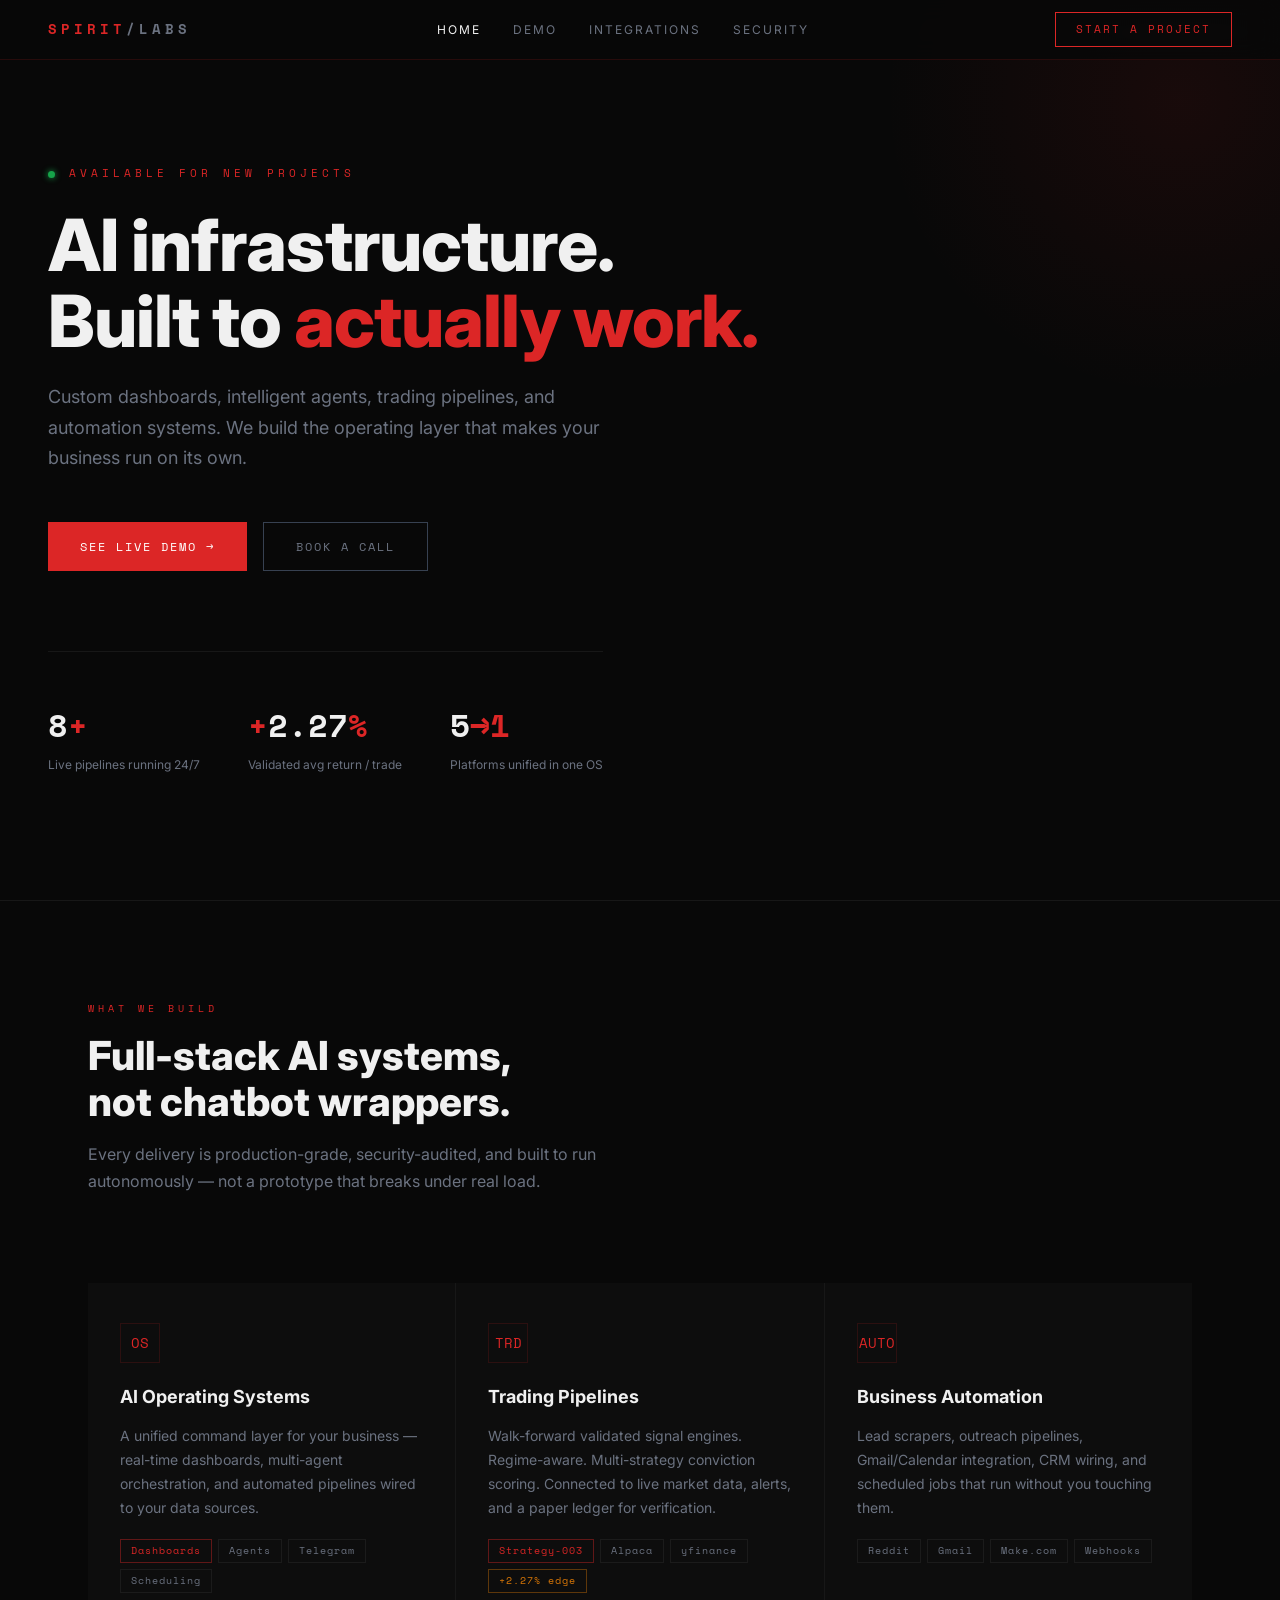
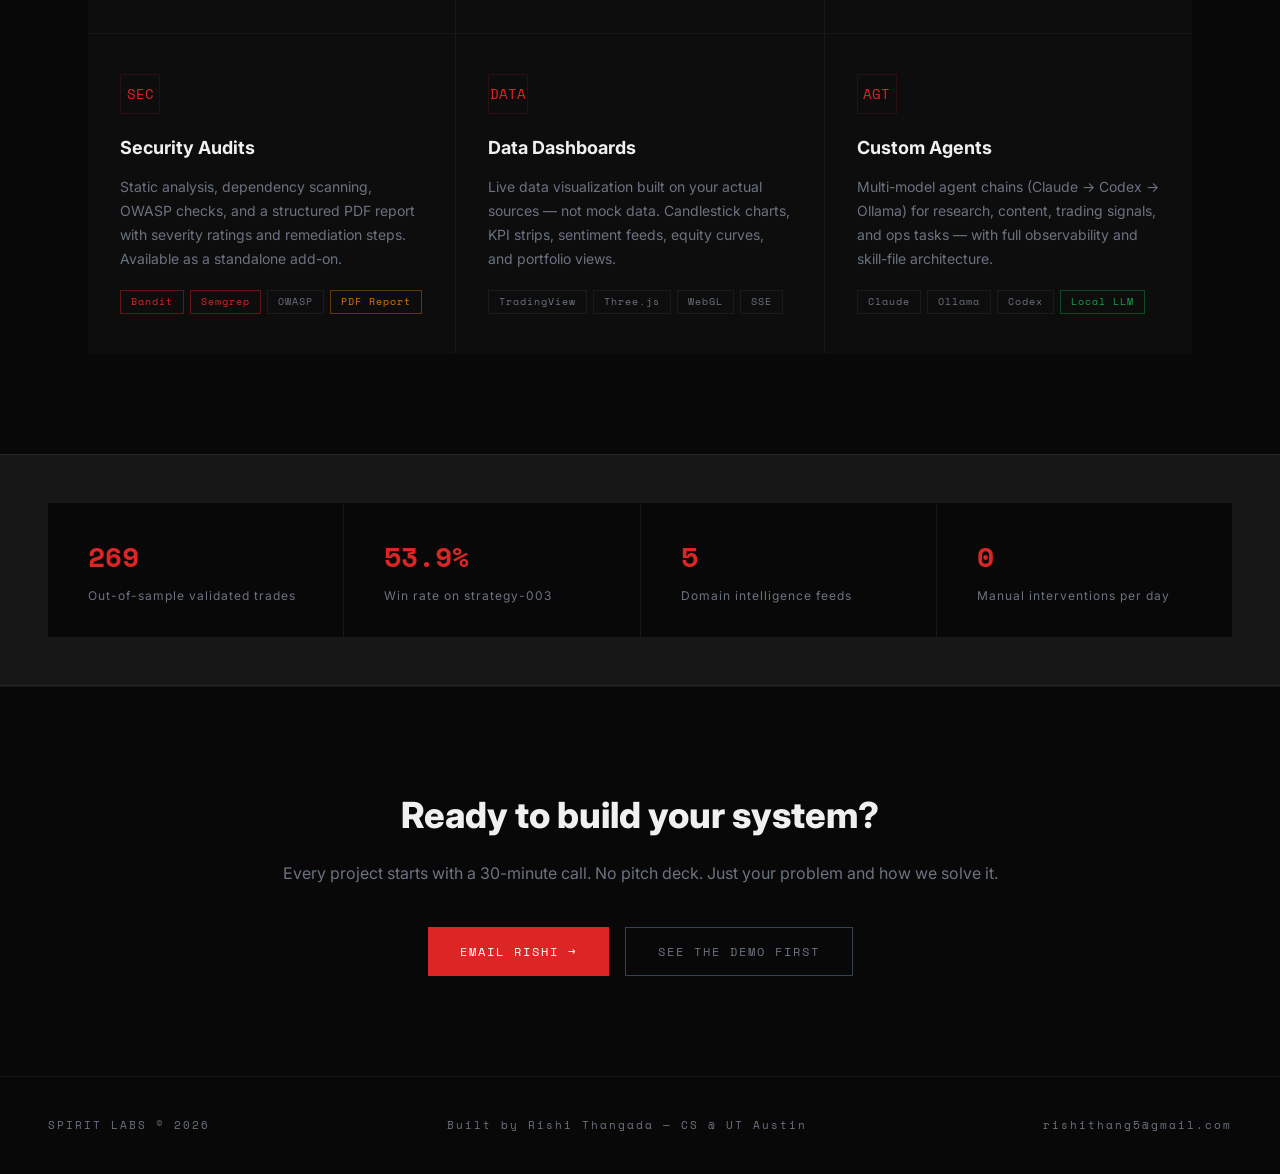
==== index.html @ 6dc9f374 "initial build: SPIRIT Labs demo site — 4 pages, full design system - index.html: hero, services grid" ====
<!DOCTYPE html>
<html lang="en">
<head>
<meta charset="utf-8">
<title>SPIRIT Labs — AI Infrastructure for Modern Founders</title>
<meta name="viewport" content="width=device-width, initial-scale=1">
<meta name="description" content="We build AI-powered operating systems, trading pipelines, and automation infrastructure. Custom dashboards, intelligent agents, and security-hardened stacks.">
<link rel="stylesheet" href="shared.css">
<style>
/* ── Hero ── */
.hero {
  min-height: 100vh; display: flex; flex-direction: column; justify-content: center;
  padding: 120px 48px 80px; position: relative; overflow: hidden;
}
.hero::before {
  content: ''; position: absolute; top: -200px; right: -200px;
  width: 600px; height: 600px; border-radius: 50%;
  background: radial-gradient(circle, rgba(220,38,38,0.08) 0%, transparent 70%);
  pointer-events: none;
}
.hero-eyebrow {
  font-family: var(--mono); font-size: 11px; letter-spacing: 4px;
  color: var(--accent); text-transform: uppercase; margin-bottom: 24px;
  display: flex; align-items: center; gap: 8px;
}
.hero h1 {
  font-size: clamp(36px, 6vw, 72px); font-weight: 800; line-height: 1.05;
  max-width: 900px; margin-bottom: 24px; letter-spacing: -1px;
}
.hero h1 em { font-style: normal; color: var(--accent); }
.hero-sub {
  font-size: 18px; color: var(--muted); max-width: 560px; line-height: 1.7; margin-bottom: 48px;
}
.hero-actions { display: flex; gap: 16px; flex-wrap: wrap; }

.hero-stats {
  display: grid; grid-template-columns: repeat(3, auto); gap: 48px;
  margin-top: 80px; padding-top: 48px; border-top: 1px solid var(--border2);
  width: fit-content;
}
.stat-num { font-family: var(--mono); font-size: 32px; font-weight: 700; color: var(--text); }
.stat-num em { color: var(--accent); font-style: normal; }
.stat-label { font-size: 12px; color: var(--muted); margin-top: 4px; }

/* ── What we build ── */
.services-grid { display: grid; grid-template-columns: repeat(3, 1fr); gap: 1px; background: var(--border2); margin-top: 48px; }
.service-card { background: var(--surface); padding: 40px 32px; }
.service-icon { width: 40px; height: 40px; border: 1px solid var(--border); display: flex; align-items: center; justify-content: center; margin-bottom: 20px; font-family: var(--mono); font-size: 14px; color: var(--accent); }
.service-title { font-size: 18px; font-weight: 700; margin-bottom: 12px; }
.service-body  { font-size: 14px; color: var(--muted); line-height: 1.7; margin-bottom: 20px; }
.service-tags  { display: flex; flex-wrap: wrap; gap: 6px; }

/* ── Proof strip ── */
.proof-strip {
  border-top: 1px solid var(--border2); border-bottom: 1px solid var(--border2);
  padding: 48px; display: grid; grid-template-columns: repeat(4,1fr); gap: 1px;
  background: var(--border2);
}
.proof-item { background: var(--bg); padding: 32px 40px; }
.proof-val { font-family: var(--mono); font-size: 28px; font-weight: 700; color: var(--accent); margin-bottom: 6px; }
.proof-lbl { font-size: 12px; color: var(--muted); letter-spacing: 1px; }

/* ── CTA ── */
.cta-block {
  text-align: center; padding: 100px 48px;
  border-top: 1px solid var(--border2);
}
.cta-block h2 { font-size: 36px; font-weight: 800; margin-bottom: 16px; }
.cta-block p  { color: var(--muted); margin-bottom: 40px; font-size: 16px; }

@media (max-width: 900px) {
  .services-grid { grid-template-columns: 1fr; }
  .proof-strip   { grid-template-columns: repeat(2,1fr); }
  .hero-stats    { grid-template-columns: repeat(2, auto); gap: 32px; }
}
</style>
</head>
<body>

<nav class="topnav">
  <div class="nav-logo">SPIRIT<span>/LABS</span></div>
  <div class="nav-links">
    <a href="index.html" class="active">Home</a>
    <a href="demo.html">Demo</a>
    <a href="integrations.html">Integrations</a>
    <a href="security.html">Security</a>
  </div>
  <a href="mailto:rishithang5@gmail.com" class="nav-cta">Start a Project</a>
</nav>

<section class="hero">
  <div class="hero-eyebrow"><span class="live-dot"></span> Available for new projects</div>
  <h1>AI infrastructure.<br>Built to <em>actually work.</em></h1>
  <p class="hero-sub">
    Custom dashboards, intelligent agents, trading pipelines, and automation systems.
    We build the operating layer that makes your business run on its own.
  </p>
  <div class="hero-actions">
    <a href="demo.html" class="btn-primary">See Live Demo &rarr;</a>
    <a href="mailto:rishithang5@gmail.com" class="btn-ghost">Book a Call</a>
  </div>
  <div class="hero-stats">
    <div>
      <div class="stat-num">8<em>+</em></div>
      <div class="stat-label">Live pipelines running 24/7</div>
    </div>
    <div>
      <div class="stat-num"><em>+</em>2.27<em>%</em></div>
      <div class="stat-label">Validated avg return / trade</div>
    </div>
    <div>
      <div class="stat-num">5<em>→1</em></div>
      <div class="stat-label">Platforms unified in one OS</div>
    </div>
  </div>
</section>

<hr class="divider">

<div style="padding: 100px 48px 0; max-width:1200px; margin:0 auto;">
  <p class="section-label">What we build</p>
  <h2 class="section-title">Full-stack AI systems,<br>not chatbot wrappers.</h2>
  <p class="section-sub">Every delivery is production-grade, security-audited, and built to run autonomously — not a prototype that breaks under real load.</p>
</div>

<div style="max-width:1200px; margin:0 auto; padding: 40px 48px 100px;">
  <div class="services-grid">
    <div class="service-card">
      <div class="service-icon">OS</div>
      <div class="service-title">AI Operating Systems</div>
      <div class="service-body">A unified command layer for your business — real-time dashboards, multi-agent orchestration, and automated pipelines wired to your data sources.</div>
      <div class="service-tags">
        <span class="tag red">Dashboards</span>
        <span class="tag">Agents</span>
        <span class="tag">Telegram</span>
        <span class="tag">Scheduling</span>
      </div>
    </div>
    <div class="service-card">
      <div class="service-icon">TRD</div>
      <div class="service-title">Trading Pipelines</div>
      <div class="service-body">Walk-forward validated signal engines. Regime-aware. Multi-strategy conviction scoring. Connected to live market data, alerts, and a paper ledger for verification.</div>
      <div class="service-tags">
        <span class="tag red">Strategy-003</span>
        <span class="tag">Alpaca</span>
        <span class="tag">yfinance</span>
        <span class="tag amber">+2.27% edge</span>
      </div>
    </div>
    <div class="service-card">
      <div class="service-icon">AUTO</div>
      <div class="service-title">Business Automation</div>
      <div class="service-body">Lead scrapers, outreach pipelines, Gmail/Calendar integration, CRM wiring, and scheduled jobs that run without you touching them.</div>
      <div class="service-tags">
        <span class="tag">Reddit</span>
        <span class="tag">Gmail</span>
        <span class="tag">Make.com</span>
        <span class="tag">Webhooks</span>
      </div>
    </div>
    <div class="service-card">
      <div class="service-icon">SEC</div>
      <div class="service-title">Security Audits</div>
      <div class="service-body">Static analysis, dependency scanning, OWASP checks, and a structured PDF report with severity ratings and remediation steps. Available as a standalone add-on.</div>
      <div class="service-tags">
        <span class="tag red">Bandit</span>
        <span class="tag red">Semgrep</span>
        <span class="tag">OWASP</span>
        <span class="tag amber">PDF Report</span>
      </div>
    </div>
    <div class="service-card">
      <div class="service-icon">DATA</div>
      <div class="service-title">Data Dashboards</div>
      <div class="service-body">Live data visualization built on your actual sources — not mock data. Candlestick charts, KPI strips, sentiment feeds, equity curves, and portfolio views.</div>
      <div class="service-tags">
        <span class="tag">TradingView</span>
        <span class="tag">Three.js</span>
        <span class="tag">WebGL</span>
        <span class="tag">SSE</span>
      </div>
    </div>
    <div class="service-card">
      <div class="service-icon">AGT</div>
      <div class="service-title">Custom Agents</div>
      <div class="service-body">Multi-model agent chains (Claude → Codex → Ollama) for research, content, trading signals, and ops tasks — with full observability and skill-file architecture.</div>
      <div class="service-tags">
        <span class="tag">Claude</span>
        <span class="tag">Ollama</span>
        <span class="tag">Codex</span>
        <span class="tag green">Local LLM</span>
      </div>
    </div>
  </div>
</div>

<div class="proof-strip">
  <div class="proof-item">
    <div class="proof-val">269</div>
    <div class="proof-lbl">Out-of-sample validated trades</div>
  </div>
  <div class="proof-item">
    <div class="proof-val">53.9%</div>
    <div class="proof-lbl">Win rate on strategy-003</div>
  </div>
  <div class="proof-item">
    <div class="proof-val">5</div>
    <div class="proof-lbl">Domain intelligence feeds</div>
  </div>
  <div class="proof-item">
    <div class="proof-val">0</div>
    <div class="proof-lbl">Manual interventions per day</div>
  </div>
</div>

<div class="cta-block">
  <h2>Ready to build your system?</h2>
  <p>Every project starts with a 30-minute call. No pitch deck. Just your problem and how we solve it.</p>
  <div style="display:flex;gap:16px;justify-content:center;flex-wrap:wrap;">
    <a href="mailto:rishithang5@gmail.com" class="btn-primary">Email Rishi &rarr;</a>
    <a href="demo.html" class="btn-ghost">See the Demo First</a>
  </div>
</div>

<footer class="sitefooter">
  <span>SPIRIT LABS &copy; 2026</span>
  <span>Built by <a href="https://rishithangada.github.io" target="_blank">Rishi Thangada</a> &mdash; CS @ UT Austin</span>
  <span><a href="mailto:rishithang5@gmail.com">rishithang5@gmail.com</a></span>
</footer>

</body>
</html>
---- shared.css ----
@import url('https://fonts.googleapis.com/css2?family=Space+Mono:ital,wght@0,400;0,700;1,400&family=Inter:wght@400;500;600;700;800&display=swap');

*, *::before, *::after { margin: 0; padding: 0; box-sizing: border-box; }

:root {
  --bg:       #080808;
  --surface:  #0d0d0d;
  --surface2: #111111;
  --accent:   #dc2626;
  --accent2:  #ef4444;
  --deep:     #7f1d1d;
  --text:     #f0f0f0;
  --muted:    #6b7280;
  --dim:      #374151;
  --border:   rgba(220,38,38,0.15);
  --border2:  rgba(255,255,255,0.06);
  --pos:      #16a34a;
  --amber:    #d97706;
  --mono:     'Space Mono', 'SF Mono', monospace;
  --sans:     'Inter', system-ui, sans-serif;
}

html { scroll-behavior: smooth; }
body { background: var(--bg); color: var(--text); font-family: var(--sans); font-size: 15px; line-height: 1.6; -webkit-font-smoothing: antialiased; }
a { color: inherit; text-decoration: none; }
img { display: block; max-width: 100%; }

/* ── Nav ── */
nav.topnav {
  position: fixed; top: 0; left: 0; right: 0; z-index: 100;
  display: flex; align-items: center; justify-content: space-between;
  padding: 0 48px; height: 60px;
  background: rgba(8,8,8,0.9);
  backdrop-filter: blur(12px);
  border-bottom: 1px solid var(--border);
}
.nav-logo {
  font-family: var(--mono); font-size: 14px; font-weight: 700;
  letter-spacing: 4px; color: var(--accent);
}
.nav-logo span { color: var(--muted); }
.nav-links { display: flex; align-items: center; gap: 32px; }
.nav-links a { font-size: 12px; letter-spacing: 2px; color: var(--muted); text-transform: uppercase; transition: color .2s; }
.nav-links a:hover, .nav-links a.active { color: var(--text); }
.nav-cta {
  font-family: var(--mono); font-size: 11px; letter-spacing: 2px;
  padding: 8px 20px; border: 1px solid var(--accent); color: var(--accent);
  background: transparent; cursor: pointer; transition: all .2s; text-transform: uppercase;
}
.nav-cta:hover { background: var(--accent); color: #fff; }

/* ── Buttons ── */
.btn-primary {
  display: inline-flex; align-items: center; gap: 8px;
  font-family: var(--mono); font-size: 12px; letter-spacing: 2px; text-transform: uppercase;
  padding: 14px 32px; background: var(--accent); color: #fff; border: none; cursor: pointer;
  transition: background .2s;
}
.btn-primary:hover { background: var(--accent2); }
.btn-ghost {
  display: inline-flex; align-items: center; gap: 8px;
  font-family: var(--mono); font-size: 12px; letter-spacing: 2px; text-transform: uppercase;
  padding: 14px 32px; background: transparent; color: var(--muted); border: 1px solid var(--dim);
  cursor: pointer; transition: all .2s;
}
.btn-ghost:hover { border-color: var(--accent); color: var(--accent); }

/* ── Section commons ── */
.section { padding: 100px 48px; max-width: 1200px; margin: 0 auto; }
.section-label { font-family: var(--mono); font-size: 10px; letter-spacing: 4px; color: var(--accent); text-transform: uppercase; margin-bottom: 16px; }
.section-title { font-size: 40px; font-weight: 800; line-height: 1.15; color: var(--text); margin-bottom: 16px; }
.section-sub { font-size: 16px; color: var(--muted); max-width: 560px; line-height: 1.7; }

/* ── Cards ── */
.card {
  background: var(--surface); border: 1px solid var(--border2);
  padding: 32px; transition: border-color .2s;
}
.card:hover { border-color: var(--border); }
.card-label { font-family: var(--mono); font-size: 9px; letter-spacing: 3px; color: var(--accent); text-transform: uppercase; margin-bottom: 12px; }
.card-title { font-size: 18px; font-weight: 700; margin-bottom: 10px; }
.card-body { font-size: 14px; color: var(--muted); line-height: 1.7; }

/* ── Tag chips ── */
.tag {
  display: inline-block; font-family: var(--mono); font-size: 10px; letter-spacing: 1px;
  padding: 3px 10px; border: 1px solid var(--border2); color: var(--muted);
}
.tag.red   { border-color: rgba(220,38,38,0.4); color: var(--accent); }
.tag.green { border-color: rgba(22,163,74,0.4); color: var(--pos); }
.tag.amber { border-color: rgba(215,119,6,0.4);  color: var(--amber); }

/* ── Divider ── */
.divider { border: none; border-top: 1px solid var(--border2); margin: 0; }

/* ── Footer ── */
footer.sitefooter {
  border-top: 1px solid var(--border2); padding: 40px 48px;
  display: flex; align-items: center; justify-content: space-between;
  font-family: var(--mono); font-size: 11px; color: var(--muted); letter-spacing: 2px;
}
footer.sitefooter a:hover { color: var(--accent); }

/* ── Glow pulse ── */
@keyframes glow-pulse { 0%,100%{box-shadow:0 0 20px rgba(220,38,38,0.2)} 50%{box-shadow:0 0 40px rgba(220,38,38,0.5)} }
@keyframes blink { 0%,100%{opacity:1} 50%{opacity:.4} }

.live-dot {
  display: inline-block; width: 7px; height: 7px; border-radius: 50%;
  background: var(--pos); box-shadow: 0 0 6px var(--pos); animation: blink 1.8s ease-in-out infinite;
  vertical-align: middle; margin-right: 6px;
}

/* ── Code block ── */
.code-block {
  background: #0a0a0a; border: 1px solid var(--border2); border-left: 3px solid var(--accent);
  padding: 20px 24px; font-family: var(--mono); font-size: 12px; color: #ccc;
  line-height: 1.8; overflow-x: auto;
}
.code-block .c-red   { color: var(--accent); }
.code-block .c-green { color: #4ade80; }
.code-block .c-amber { color: #fbbf24; }
.code-block .c-gray  { color: var(--muted); }

/* ── Responsive ── */
@media (max-width: 768px) {
  nav.topnav { padding: 0 20px; }
  .nav-links { display: none; }
  .section { padding: 80px 20px; }
  .section-title { font-size: 28px; }
  footer.sitefooter { flex-direction: column; gap: 12px; text-align: center; }
}
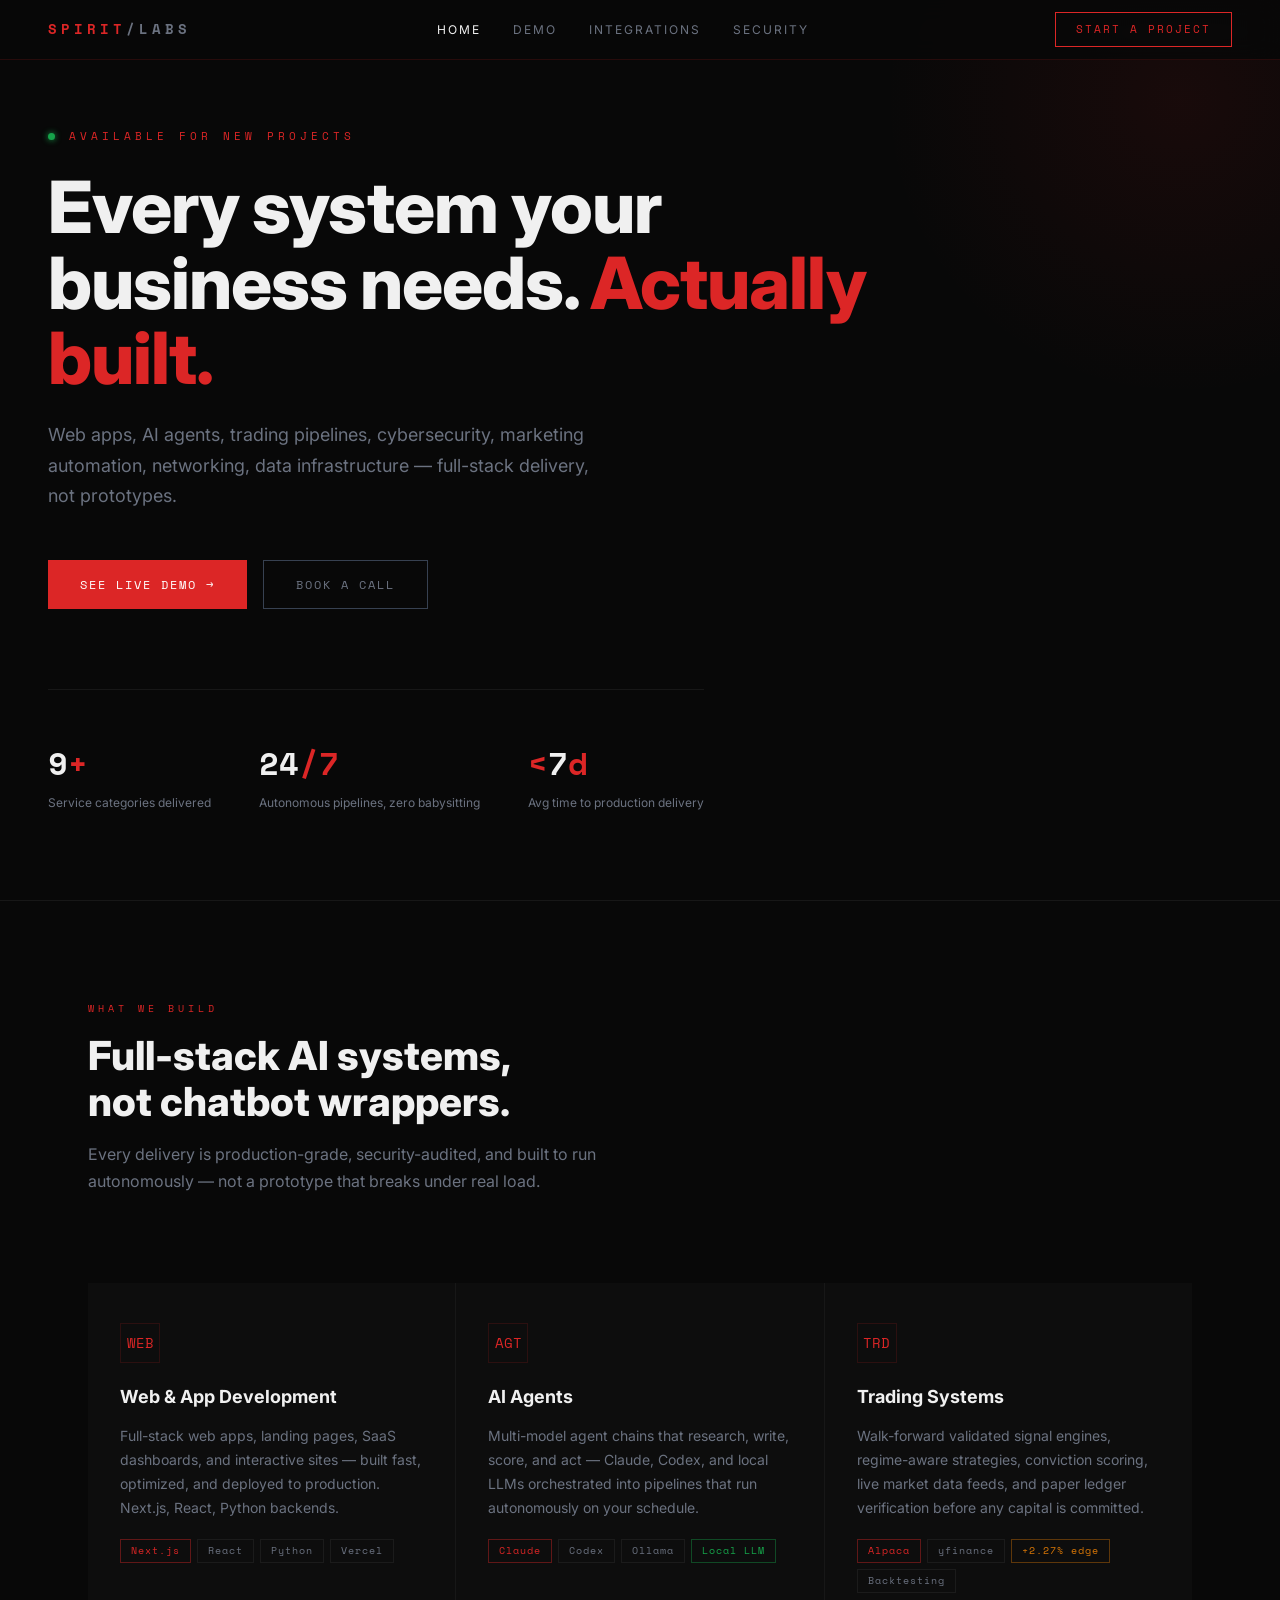
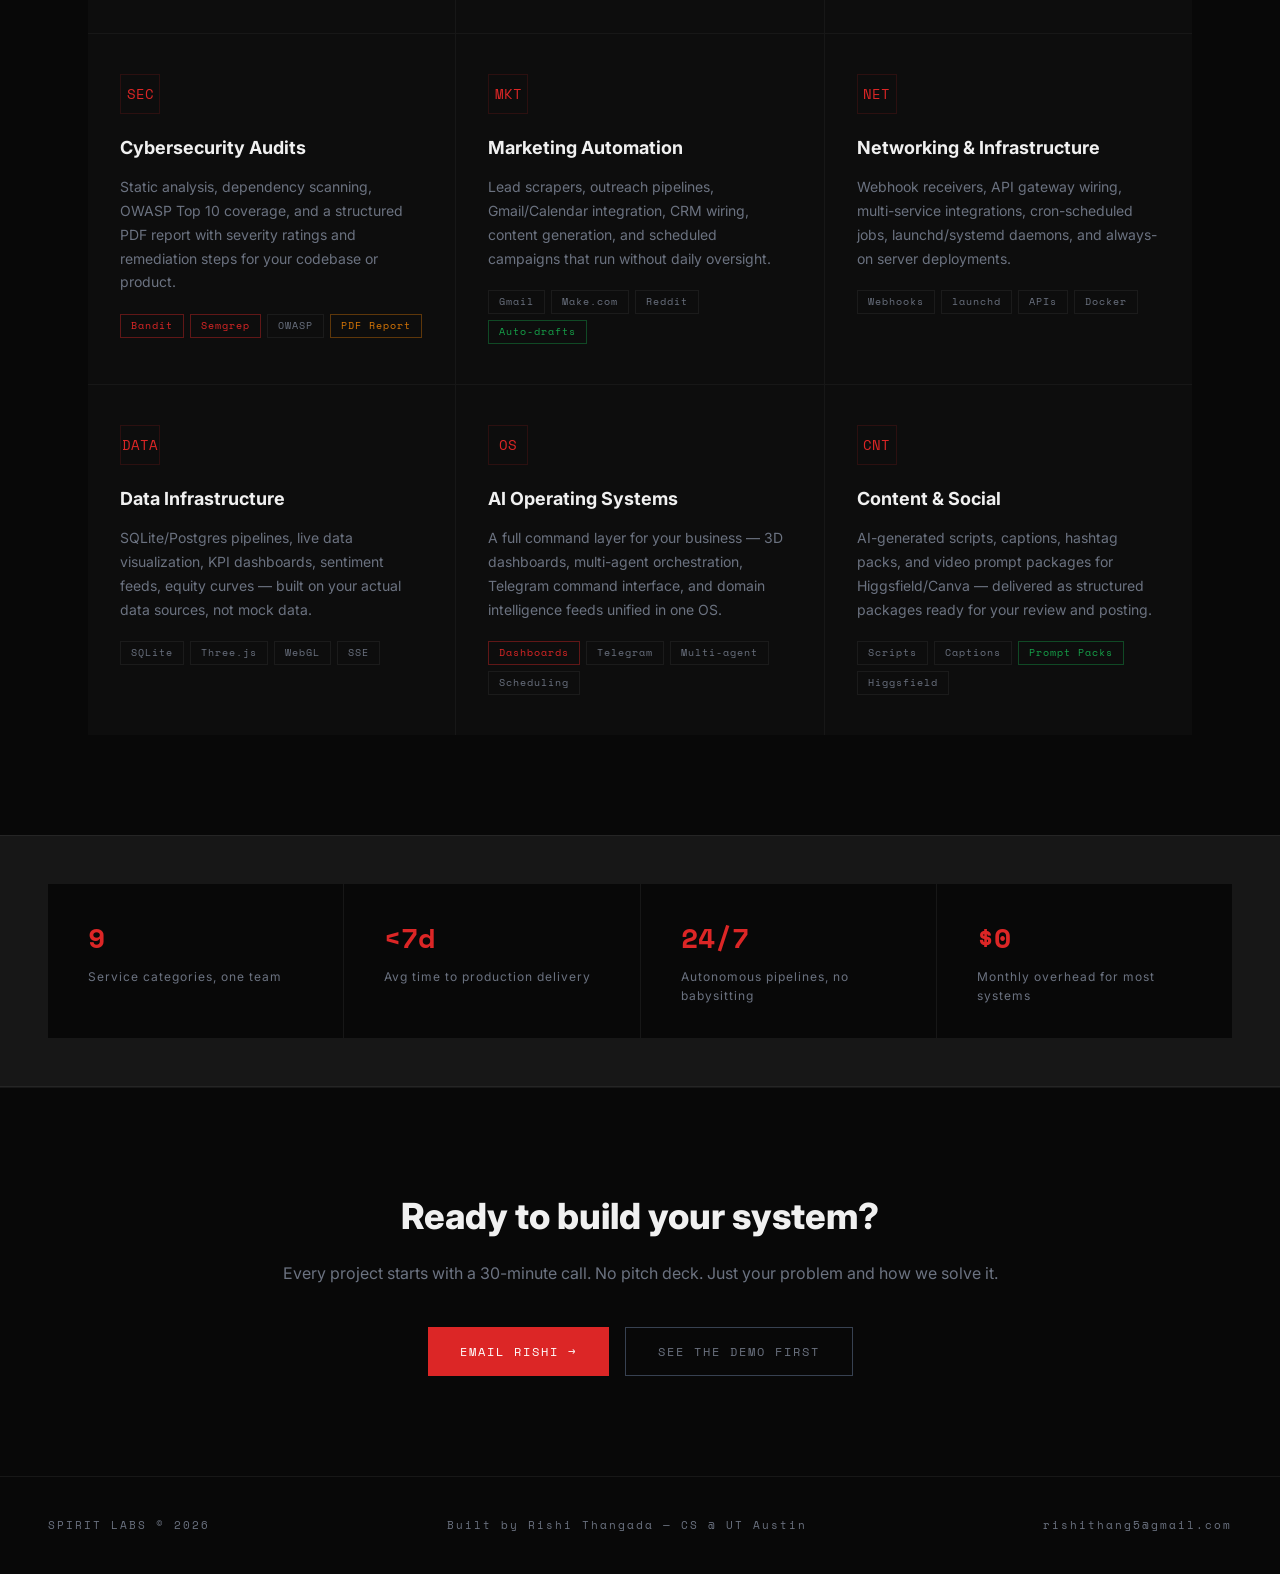
==== commit 52288f40: "expand services to 9 categories: web, agents, trading, cybersecurity, marketing, networking, data, A" ====
--- a/index.html
+++ b/index.html
@@ -2,9 +2,9 @@
 <html lang="en">
 <head>
 <meta charset="utf-8">
-<title>SPIRIT Labs — AI Infrastructure for Modern Founders</title>
+<title>SPIRIT Labs — AI Systems, Web, Security & Automation</title>
 <meta name="viewport" content="width=device-width, initial-scale=1">
-<meta name="description" content="We build AI-powered operating systems, trading pipelines, and automation infrastructure. Custom dashboards, intelligent agents, and security-hardened stacks.">
+<meta name="description" content="Full-stack AI systems, web development, trading pipelines, cybersecurity audits, marketing automation, networking, data infrastructure, and custom agents. Built by SPIRIT Labs.">
 <link rel="stylesheet" href="shared.css">
 <style>
 /* ── Hero ── */
@@ -44,6 +44,7 @@
 
 /* ── What we build ── */
 .services-grid { display: grid; grid-template-columns: repeat(3, 1fr); gap: 1px; background: var(--border2); margin-top: 48px; }
+@media (max-width: 1100px) { .services-grid { grid-template-columns: repeat(2, 1fr); } }
 .service-card { background: var(--surface); padding: 40px 32px; }
 .service-icon { width: 40px; height: 40px; border: 1px solid var(--border); display: flex; align-items: center; justify-content: center; margin-bottom: 20px; font-family: var(--mono); font-size: 14px; color: var(--accent); }
 .service-title { font-size: 18px; font-weight: 700; margin-bottom: 12px; }
@@ -90,10 +91,10 @@
 
 <section class="hero">
   <div class="hero-eyebrow"><span class="live-dot"></span> Available for new projects</div>
-  <h1>AI infrastructure.<br>Built to <em>actually work.</em></h1>
+  <h1>Every system your<br>business needs. <em>Actually built.</em></h1>
   <p class="hero-sub">
-    Custom dashboards, intelligent agents, trading pipelines, and automation systems.
-    We build the operating layer that makes your business run on its own.
+    Web apps, AI agents, trading pipelines, cybersecurity, marketing automation,
+    networking, data infrastructure — full-stack delivery, not prototypes.
   </p>
   <div class="hero-actions">
     <a href="demo.html" class="btn-primary">See Live Demo &rarr;</a>
@@ -101,16 +102,16 @@
   </div>
   <div class="hero-stats">
     <div>
-      <div class="stat-num">8<em>+</em></div>
-      <div class="stat-label">Live pipelines running 24/7</div>
+      <div class="stat-num">9<em>+</em></div>
+      <div class="stat-label">Service categories delivered</div>
     </div>
     <div>
-      <div class="stat-num"><em>+</em>2.27<em>%</em></div>
-      <div class="stat-label">Validated avg return / trade</div>
+      <div class="stat-num">24<em>/7</em></div>
+      <div class="stat-label">Autonomous pipelines, zero babysitting</div>
     </div>
     <div>
-      <div class="stat-num">5<em>→1</em></div>
-      <div class="stat-label">Platforms unified in one OS</div>
+      <div class="stat-num"><em>&lt;</em>7<em>d</em></div>
+      <div class="stat-label">Avg time to production delivery</div>
     </div>
   </div>
 </section>
@@ -126,42 +127,42 @@
 <div style="max-width:1200px; margin:0 auto; padding: 40px 48px 100px;">
   <div class="services-grid">
     <div class="service-card">
-      <div class="service-icon">OS</div>
-      <div class="service-title">AI Operating Systems</div>
-      <div class="service-body">A unified command layer for your business — real-time dashboards, multi-agent orchestration, and automated pipelines wired to your data sources.</div>
-      <div class="service-tags">
-        <span class="tag red">Dashboards</span>
-        <span class="tag">Agents</span>
-        <span class="tag">Telegram</span>
-        <span class="tag">Scheduling</span>
+      <div class="service-icon">WEB</div>
+      <div class="service-title">Web & App Development</div>
+      <div class="service-body">Full-stack web apps, landing pages, SaaS dashboards, and interactive sites — built fast, optimized, and deployed to production. Next.js, React, Python backends.</div>
+      <div class="service-tags">
+        <span class="tag red">Next.js</span>
+        <span class="tag">React</span>
+        <span class="tag">Python</span>
+        <span class="tag">Vercel</span>
+      </div>
+    </div>
+    <div class="service-card">
+      <div class="service-icon">AGT</div>
+      <div class="service-title">AI Agents</div>
+      <div class="service-body">Multi-model agent chains that research, write, score, and act — Claude, Codex, and local LLMs orchestrated into pipelines that run autonomously on your schedule.</div>
+      <div class="service-tags">
+        <span class="tag red">Claude</span>
+        <span class="tag">Codex</span>
+        <span class="tag">Ollama</span>
+        <span class="tag green">Local LLM</span>
       </div>
     </div>
     <div class="service-card">
       <div class="service-icon">TRD</div>
-      <div class="service-title">Trading Pipelines</div>
-      <div class="service-body">Walk-forward validated signal engines. Regime-aware. Multi-strategy conviction scoring. Connected to live market data, alerts, and a paper ledger for verification.</div>
-      <div class="service-tags">
-        <span class="tag red">Strategy-003</span>
-        <span class="tag">Alpaca</span>
+      <div class="service-title">Trading Systems</div>
+      <div class="service-body">Walk-forward validated signal engines, regime-aware strategies, conviction scoring, live market data feeds, and paper ledger verification before any capital is committed.</div>
+      <div class="service-tags">
+        <span class="tag red">Alpaca</span>
         <span class="tag">yfinance</span>
         <span class="tag amber">+2.27% edge</span>
-      </div>
-    </div>
-    <div class="service-card">
-      <div class="service-icon">AUTO</div>
-      <div class="service-title">Business Automation</div>
-      <div class="service-body">Lead scrapers, outreach pipelines, Gmail/Calendar integration, CRM wiring, and scheduled jobs that run without you touching them.</div>
-      <div class="service-tags">
-        <span class="tag">Reddit</span>
-        <span class="tag">Gmail</span>
-        <span class="tag">Make.com</span>
-        <span class="tag">Webhooks</span>
+        <span class="tag">Backtesting</span>
       </div>
     </div>
     <div class="service-card">
       <div class="service-icon">SEC</div>
-      <div class="service-title">Security Audits</div>
-      <div class="service-body">Static analysis, dependency scanning, OWASP checks, and a structured PDF report with severity ratings and remediation steps. Available as a standalone add-on.</div>
+      <div class="service-title">Cybersecurity Audits</div>
+      <div class="service-body">Static analysis, dependency scanning, OWASP Top 10 coverage, and a structured PDF report with severity ratings and remediation steps for your codebase or product.</div>
       <div class="service-tags">
         <span class="tag red">Bandit</span>
         <span class="tag red">Semgrep</span>
@@ -170,25 +171,58 @@
       </div>
     </div>
     <div class="service-card">
+      <div class="service-icon">MKT</div>
+      <div class="service-title">Marketing Automation</div>
+      <div class="service-body">Lead scrapers, outreach pipelines, Gmail/Calendar integration, CRM wiring, content generation, and scheduled campaigns that run without daily oversight.</div>
+      <div class="service-tags">
+        <span class="tag">Gmail</span>
+        <span class="tag">Make.com</span>
+        <span class="tag">Reddit</span>
+        <span class="tag green">Auto-drafts</span>
+      </div>
+    </div>
+    <div class="service-card">
+      <div class="service-icon">NET</div>
+      <div class="service-title">Networking & Infrastructure</div>
+      <div class="service-body">Webhook receivers, API gateway wiring, multi-service integrations, cron-scheduled jobs, launchd/systemd daemons, and always-on server deployments.</div>
+      <div class="service-tags">
+        <span class="tag">Webhooks</span>
+        <span class="tag">launchd</span>
+        <span class="tag">APIs</span>
+        <span class="tag">Docker</span>
+      </div>
+    </div>
+    <div class="service-card">
       <div class="service-icon">DATA</div>
-      <div class="service-title">Data Dashboards</div>
-      <div class="service-body">Live data visualization built on your actual sources — not mock data. Candlestick charts, KPI strips, sentiment feeds, equity curves, and portfolio views.</div>
-      <div class="service-tags">
-        <span class="tag">TradingView</span>
+      <div class="service-title">Data Infrastructure</div>
+      <div class="service-body">SQLite/Postgres pipelines, live data visualization, KPI dashboards, sentiment feeds, equity curves — built on your actual data sources, not mock data.</div>
+      <div class="service-tags">
+        <span class="tag">SQLite</span>
         <span class="tag">Three.js</span>
         <span class="tag">WebGL</span>
         <span class="tag">SSE</span>
       </div>
     </div>
     <div class="service-card">
-      <div class="service-icon">AGT</div>
-      <div class="service-title">Custom Agents</div>
-      <div class="service-body">Multi-model agent chains (Claude → Codex → Ollama) for research, content, trading signals, and ops tasks — with full observability and skill-file architecture.</div>
-      <div class="service-tags">
-        <span class="tag">Claude</span>
-        <span class="tag">Ollama</span>
-        <span class="tag">Codex</span>
-        <span class="tag green">Local LLM</span>
+      <div class="service-icon">OS</div>
+      <div class="service-title">AI Operating Systems</div>
+      <div class="service-body">A full command layer for your business — 3D dashboards, multi-agent orchestration, Telegram command interface, and domain intelligence feeds unified in one OS.</div>
+      <div class="service-tags">
+        <span class="tag red">Dashboards</span>
+        <span class="tag">Telegram</span>
+        <span class="tag">Multi-agent</span>
+        <span class="tag">Scheduling</span>
+      </div>
+    </div>
+    <div class="service-card">
+      <div class="service-icon">CNT</div>
+      <div class="service-title">Content & Social</div>
+      <div class="service-body">AI-generated scripts, captions, hashtag packs, and video prompt packages for Higgsfield/Canva — delivered as structured packages ready for your review and posting.</div>
+      <div class="service-tags">
+        <span class="tag">Scripts</span>
+        <span class="tag">Captions</span>
+        <span class="tag green">Prompt Packs</span>
+        <span class="tag">Higgsfield</span>
       </div>
     </div>
   </div>
@@ -196,20 +230,20 @@
 
 <div class="proof-strip">
   <div class="proof-item">
-    <div class="proof-val">269</div>
-    <div class="proof-lbl">Out-of-sample validated trades</div>
-  </div>
-  <div class="proof-item">
-    <div class="proof-val">53.9%</div>
-    <div class="proof-lbl">Win rate on strategy-003</div>
-  </div>
-  <div class="proof-item">
-    <div class="proof-val">5</div>
-    <div class="proof-lbl">Domain intelligence feeds</div>
-  </div>
-  <div class="proof-item">
-    <div class="proof-val">0</div>
-    <div class="proof-lbl">Manual interventions per day</div>
+    <div class="proof-val">9</div>
+    <div class="proof-lbl">Service categories, one team</div>
+  </div>
+  <div class="proof-item">
+    <div class="proof-val">&lt;7d</div>
+    <div class="proof-lbl">Avg time to production delivery</div>
+  </div>
+  <div class="proof-item">
+    <div class="proof-val">24/7</div>
+    <div class="proof-lbl">Autonomous pipelines, no babysitting</div>
+  </div>
+  <div class="proof-item">
+    <div class="proof-val">$0</div>
+    <div class="proof-lbl">Monthly overhead for most systems</div>
   </div>
 </div>
 
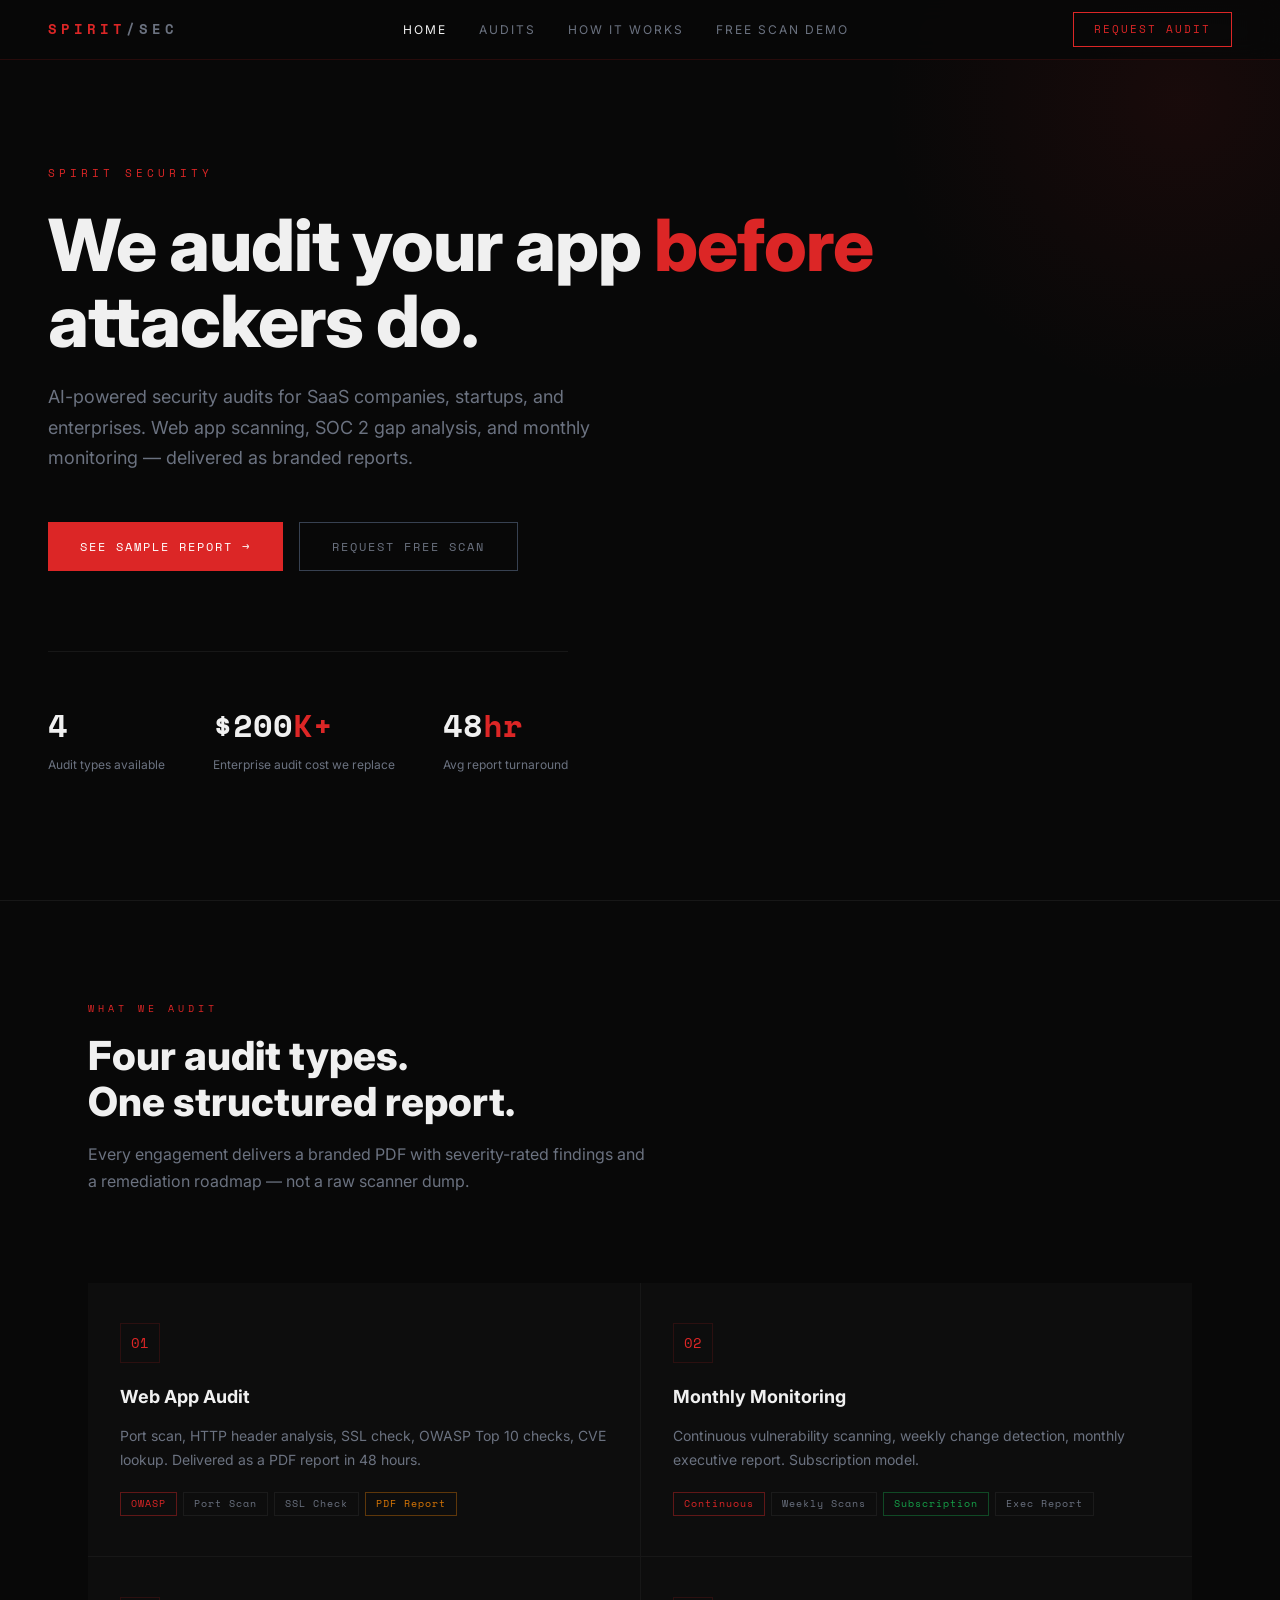
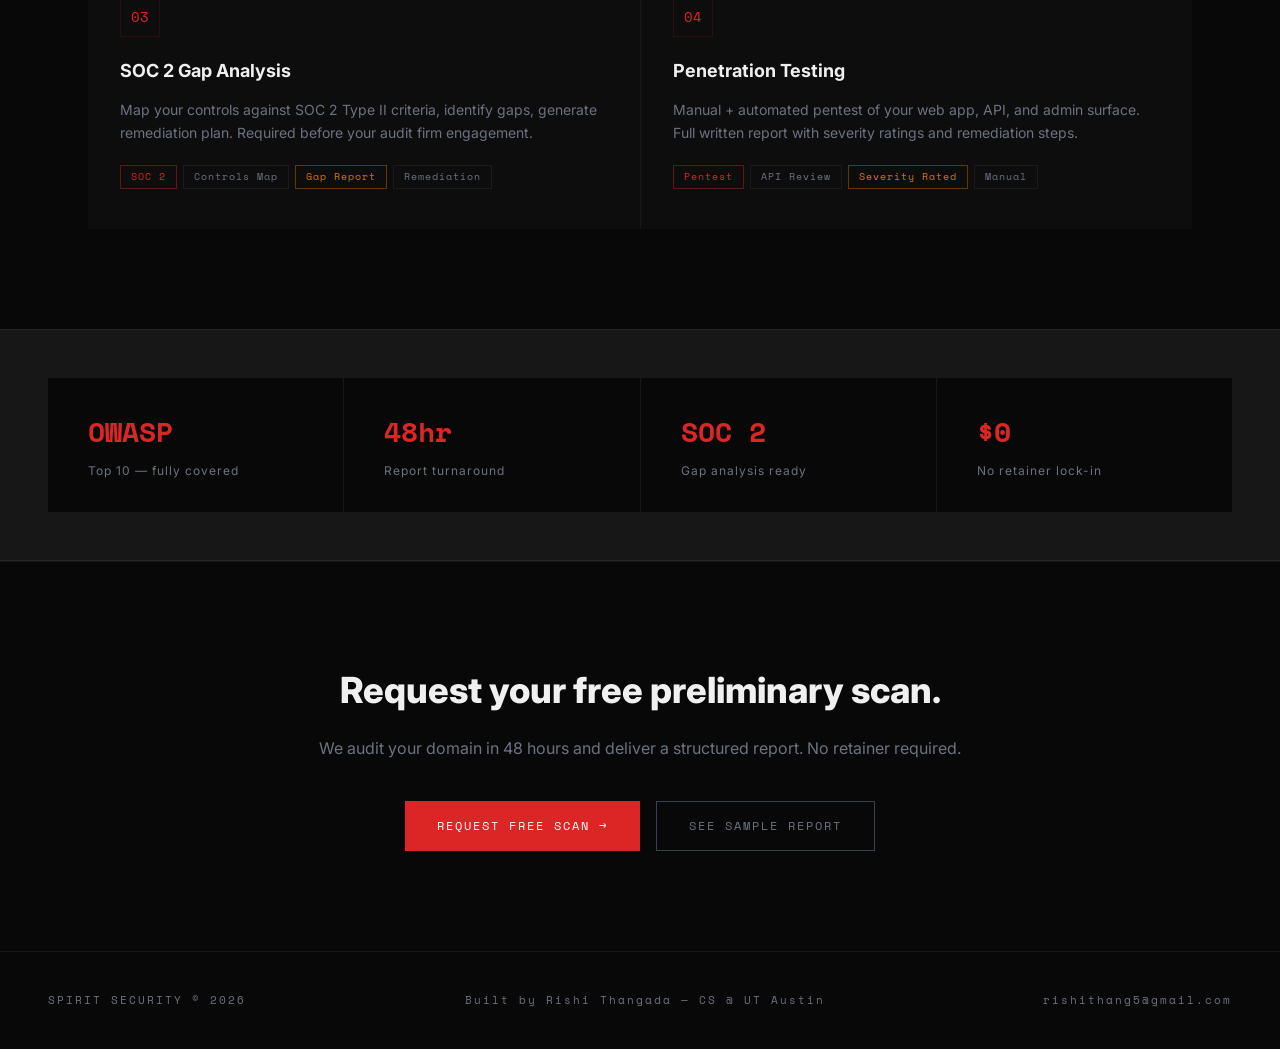
==== commit 987d666d: "rebrand: SPIRIT Security cybersec auditing company" ====
--- a/index.html
+++ b/index.html
@@ -2,9 +2,9 @@
 <html lang="en">
 <head>
 <meta charset="utf-8">
-<title>SPIRIT Labs — AI Systems, Web, Security & Automation</title>
+<title>SPIRIT Security — AI-Powered Cybersecurity Auditing</title>
 <meta name="viewport" content="width=device-width, initial-scale=1">
-<meta name="description" content="Full-stack AI systems, web development, trading pipelines, cybersecurity audits, marketing automation, networking, data infrastructure, and custom agents. Built by SPIRIT Labs.">
+<meta name="description" content="AI-powered web application security audits, penetration testing, and continuous vulnerability monitoring. Built by SPIRIT Security.">
 <link rel="stylesheet" href="shared.css">
 <style>
 /* ── Hero ── */
@@ -43,8 +43,7 @@
 .stat-label { font-size: 12px; color: var(--muted); margin-top: 4px; }
 
 /* ── What we build ── */
-.services-grid { display: grid; grid-template-columns: repeat(3, 1fr); gap: 1px; background: var(--border2); margin-top: 48px; }
-@media (max-width: 1100px) { .services-grid { grid-template-columns: repeat(2, 1fr); } }
+.services-grid { display: grid; grid-template-columns: repeat(2, 1fr); gap: 1px; background: var(--border2); margin-top: 48px; }
 .service-card { background: var(--surface); padding: 40px 32px; }
 .service-icon { width: 40px; height: 40px; border: 1px solid var(--border); display: flex; align-items: center; justify-content: center; margin-bottom: 20px; font-family: var(--mono); font-size: 14px; color: var(--accent); }
 .service-title { font-size: 18px; font-weight: 700; margin-bottom: 12px; }
@@ -79,39 +78,38 @@
 <body>
 
 <nav class="topnav">
-  <div class="nav-logo">SPIRIT<span>/LABS</span></div>
+  <div class="nav-logo">SPIRIT<span>/SEC</span></div>
   <div class="nav-links">
     <a href="index.html" class="active">Home</a>
-    <a href="demo.html">Demo</a>
-    <a href="integrations.html">Integrations</a>
-    <a href="security.html">Security</a>
-  </div>
-  <a href="mailto:rishithang5@gmail.com" class="nav-cta">Start a Project</a>
+    <a href="security.html">Audits</a>
+    <a href="integrations.html">How It Works</a>
+    <a href="demo.html">Free Scan Demo</a>
+  </div>
+  <a href="mailto:rishithang5@gmail.com" class="nav-cta">Request Audit</a>
 </nav>
 
 <section class="hero">
-  <div class="hero-eyebrow"><span class="live-dot"></span> Available for new projects</div>
-  <h1>Every system your<br>business needs. <em>Actually built.</em></h1>
+  <div class="hero-eyebrow">SPIRIT SECURITY</div>
+  <h1>We audit your app <em>before</em><br>attackers do.</h1>
   <p class="hero-sub">
-    Web apps, AI agents, trading pipelines, cybersecurity, marketing automation,
-    networking, data infrastructure — full-stack delivery, not prototypes.
+    AI-powered security audits for SaaS companies, startups, and enterprises. Web app scanning, SOC 2 gap analysis, and monthly monitoring — delivered as branded reports.
   </p>
   <div class="hero-actions">
-    <a href="demo.html" class="btn-primary">See Live Demo &rarr;</a>
-    <a href="mailto:rishithang5@gmail.com" class="btn-ghost">Book a Call</a>
+    <a href="demo.html" class="btn-primary">See Sample Report &rarr;</a>
+    <a href="mailto:rishithang5@gmail.com" class="btn-ghost">Request Free Scan</a>
   </div>
   <div class="hero-stats">
     <div>
-      <div class="stat-num">9<em>+</em></div>
-      <div class="stat-label">Service categories delivered</div>
+      <div class="stat-num">4<em></em></div>
+      <div class="stat-label">Audit types available</div>
     </div>
     <div>
-      <div class="stat-num">24<em>/7</em></div>
-      <div class="stat-label">Autonomous pipelines, zero babysitting</div>
+      <div class="stat-num">$200<em>K+</em></div>
+      <div class="stat-label">Enterprise audit cost we replace</div>
     </div>
     <div>
-      <div class="stat-num"><em>&lt;</em>7<em>d</em></div>
-      <div class="stat-label">Avg time to production delivery</div>
+      <div class="stat-num">48<em>hr</em></div>
+      <div class="stat-label">Avg report turnaround</div>
     </div>
   </div>
 </section>
@@ -119,110 +117,55 @@
 <hr class="divider">
 
 <div style="padding: 100px 48px 0; max-width:1200px; margin:0 auto;">
-  <p class="section-label">What we build</p>
-  <h2 class="section-title">Full-stack AI systems,<br>not chatbot wrappers.</h2>
-  <p class="section-sub">Every delivery is production-grade, security-audited, and built to run autonomously — not a prototype that breaks under real load.</p>
+  <p class="section-label">What we audit</p>
+  <h2 class="section-title">Four audit types.<br>One structured report.</h2>
+  <p class="section-sub">Every engagement delivers a branded PDF with severity-rated findings and a remediation roadmap — not a raw scanner dump.</p>
 </div>
 
 <div style="max-width:1200px; margin:0 auto; padding: 40px 48px 100px;">
   <div class="services-grid">
     <div class="service-card">
-      <div class="service-icon">WEB</div>
-      <div class="service-title">Web & App Development</div>
-      <div class="service-body">Full-stack web apps, landing pages, SaaS dashboards, and interactive sites — built fast, optimized, and deployed to production. Next.js, React, Python backends.</div>
-      <div class="service-tags">
-        <span class="tag red">Next.js</span>
-        <span class="tag">React</span>
-        <span class="tag">Python</span>
-        <span class="tag">Vercel</span>
-      </div>
-    </div>
-    <div class="service-card">
-      <div class="service-icon">AGT</div>
-      <div class="service-title">AI Agents</div>
-      <div class="service-body">Multi-model agent chains that research, write, score, and act — Claude, Codex, and local LLMs orchestrated into pipelines that run autonomously on your schedule.</div>
-      <div class="service-tags">
-        <span class="tag red">Claude</span>
-        <span class="tag">Codex</span>
-        <span class="tag">Ollama</span>
-        <span class="tag green">Local LLM</span>
-      </div>
-    </div>
-    <div class="service-card">
-      <div class="service-icon">TRD</div>
-      <div class="service-title">Trading Systems</div>
-      <div class="service-body">Walk-forward validated signal engines, regime-aware strategies, conviction scoring, live market data feeds, and paper ledger verification before any capital is committed.</div>
-      <div class="service-tags">
-        <span class="tag red">Alpaca</span>
-        <span class="tag">yfinance</span>
-        <span class="tag amber">+2.27% edge</span>
-        <span class="tag">Backtesting</span>
-      </div>
-    </div>
-    <div class="service-card">
-      <div class="service-icon">SEC</div>
-      <div class="service-title">Cybersecurity Audits</div>
-      <div class="service-body">Static analysis, dependency scanning, OWASP Top 10 coverage, and a structured PDF report with severity ratings and remediation steps for your codebase or product.</div>
-      <div class="service-tags">
-        <span class="tag red">Bandit</span>
-        <span class="tag red">Semgrep</span>
-        <span class="tag">OWASP</span>
+      <div class="service-icon">01</div>
+      <div class="service-title">Web App Audit</div>
+      <div class="service-body">Port scan, HTTP header analysis, SSL check, OWASP Top 10 checks, CVE lookup. Delivered as a PDF report in 48 hours.</div>
+      <div class="service-tags">
+        <span class="tag red">OWASP</span>
+        <span class="tag">Port Scan</span>
+        <span class="tag">SSL Check</span>
         <span class="tag amber">PDF Report</span>
       </div>
     </div>
     <div class="service-card">
-      <div class="service-icon">MKT</div>
-      <div class="service-title">Marketing Automation</div>
-      <div class="service-body">Lead scrapers, outreach pipelines, Gmail/Calendar integration, CRM wiring, content generation, and scheduled campaigns that run without daily oversight.</div>
-      <div class="service-tags">
-        <span class="tag">Gmail</span>
-        <span class="tag">Make.com</span>
-        <span class="tag">Reddit</span>
-        <span class="tag green">Auto-drafts</span>
-      </div>
-    </div>
-    <div class="service-card">
-      <div class="service-icon">NET</div>
-      <div class="service-title">Networking & Infrastructure</div>
-      <div class="service-body">Webhook receivers, API gateway wiring, multi-service integrations, cron-scheduled jobs, launchd/systemd daemons, and always-on server deployments.</div>
-      <div class="service-tags">
-        <span class="tag">Webhooks</span>
-        <span class="tag">launchd</span>
-        <span class="tag">APIs</span>
-        <span class="tag">Docker</span>
-      </div>
-    </div>
-    <div class="service-card">
-      <div class="service-icon">DATA</div>
-      <div class="service-title">Data Infrastructure</div>
-      <div class="service-body">SQLite/Postgres pipelines, live data visualization, KPI dashboards, sentiment feeds, equity curves — built on your actual data sources, not mock data.</div>
-      <div class="service-tags">
-        <span class="tag">SQLite</span>
-        <span class="tag">Three.js</span>
-        <span class="tag">WebGL</span>
-        <span class="tag">SSE</span>
-      </div>
-    </div>
-    <div class="service-card">
-      <div class="service-icon">OS</div>
-      <div class="service-title">AI Operating Systems</div>
-      <div class="service-body">A full command layer for your business — 3D dashboards, multi-agent orchestration, Telegram command interface, and domain intelligence feeds unified in one OS.</div>
-      <div class="service-tags">
-        <span class="tag red">Dashboards</span>
-        <span class="tag">Telegram</span>
-        <span class="tag">Multi-agent</span>
-        <span class="tag">Scheduling</span>
-      </div>
-    </div>
-    <div class="service-card">
-      <div class="service-icon">CNT</div>
-      <div class="service-title">Content & Social</div>
-      <div class="service-body">AI-generated scripts, captions, hashtag packs, and video prompt packages for Higgsfield/Canva — delivered as structured packages ready for your review and posting.</div>
-      <div class="service-tags">
-        <span class="tag">Scripts</span>
-        <span class="tag">Captions</span>
-        <span class="tag green">Prompt Packs</span>
-        <span class="tag">Higgsfield</span>
+      <div class="service-icon">02</div>
+      <div class="service-title">Monthly Monitoring</div>
+      <div class="service-body">Continuous vulnerability scanning, weekly change detection, monthly executive report. Subscription model.</div>
+      <div class="service-tags">
+        <span class="tag red">Continuous</span>
+        <span class="tag">Weekly Scans</span>
+        <span class="tag green">Subscription</span>
+        <span class="tag">Exec Report</span>
+      </div>
+    </div>
+    <div class="service-card">
+      <div class="service-icon">03</div>
+      <div class="service-title">SOC 2 Gap Analysis</div>
+      <div class="service-body">Map your controls against SOC 2 Type II criteria, identify gaps, generate remediation plan. Required before your audit firm engagement.</div>
+      <div class="service-tags">
+        <span class="tag red">SOC 2</span>
+        <span class="tag">Controls Map</span>
+        <span class="tag amber">Gap Report</span>
+        <span class="tag">Remediation</span>
+      </div>
+    </div>
+    <div class="service-card">
+      <div class="service-icon">04</div>
+      <div class="service-title">Penetration Testing</div>
+      <div class="service-body">Manual + automated pentest of your web app, API, and admin surface. Full written report with severity ratings and remediation steps.</div>
+      <div class="service-tags">
+        <span class="tag red">Pentest</span>
+        <span class="tag">API Review</span>
+        <span class="tag amber">Severity Rated</span>
+        <span class="tag">Manual</span>
       </div>
     </div>
   </div>
@@ -230,34 +173,34 @@
 
 <div class="proof-strip">
   <div class="proof-item">
-    <div class="proof-val">9</div>
-    <div class="proof-lbl">Service categories, one team</div>
-  </div>
-  <div class="proof-item">
-    <div class="proof-val">&lt;7d</div>
-    <div class="proof-lbl">Avg time to production delivery</div>
-  </div>
-  <div class="proof-item">
-    <div class="proof-val">24/7</div>
-    <div class="proof-lbl">Autonomous pipelines, no babysitting</div>
+    <div class="proof-val">OWASP</div>
+    <div class="proof-lbl">Top 10 — fully covered</div>
+  </div>
+  <div class="proof-item">
+    <div class="proof-val">48hr</div>
+    <div class="proof-lbl">Report turnaround</div>
+  </div>
+  <div class="proof-item">
+    <div class="proof-val">SOC 2</div>
+    <div class="proof-lbl">Gap analysis ready</div>
   </div>
   <div class="proof-item">
     <div class="proof-val">$0</div>
-    <div class="proof-lbl">Monthly overhead for most systems</div>
+    <div class="proof-lbl">No retainer lock-in</div>
   </div>
 </div>
 
 <div class="cta-block">
-  <h2>Ready to build your system?</h2>
-  <p>Every project starts with a 30-minute call. No pitch deck. Just your problem and how we solve it.</p>
+  <h2>Request your free preliminary scan.</h2>
+  <p>We audit your domain in 48 hours and deliver a structured report. No retainer required.</p>
   <div style="display:flex;gap:16px;justify-content:center;flex-wrap:wrap;">
-    <a href="mailto:rishithang5@gmail.com" class="btn-primary">Email Rishi &rarr;</a>
-    <a href="demo.html" class="btn-ghost">See the Demo First</a>
+    <a href="mailto:rishithang5@gmail.com" class="btn-primary">Request Free Scan &rarr;</a>
+    <a href="demo.html" class="btn-ghost">See Sample Report</a>
   </div>
 </div>
 
 <footer class="sitefooter">
-  <span>SPIRIT LABS &copy; 2026</span>
+  <span>SPIRIT SECURITY &copy; 2026</span>
   <span>Built by <a href="https://rishithangada.github.io" target="_blank">Rishi Thangada</a> &mdash; CS @ UT Austin</span>
   <span><a href="mailto:rishithang5@gmail.com">rishithang5@gmail.com</a></span>
 </footer>
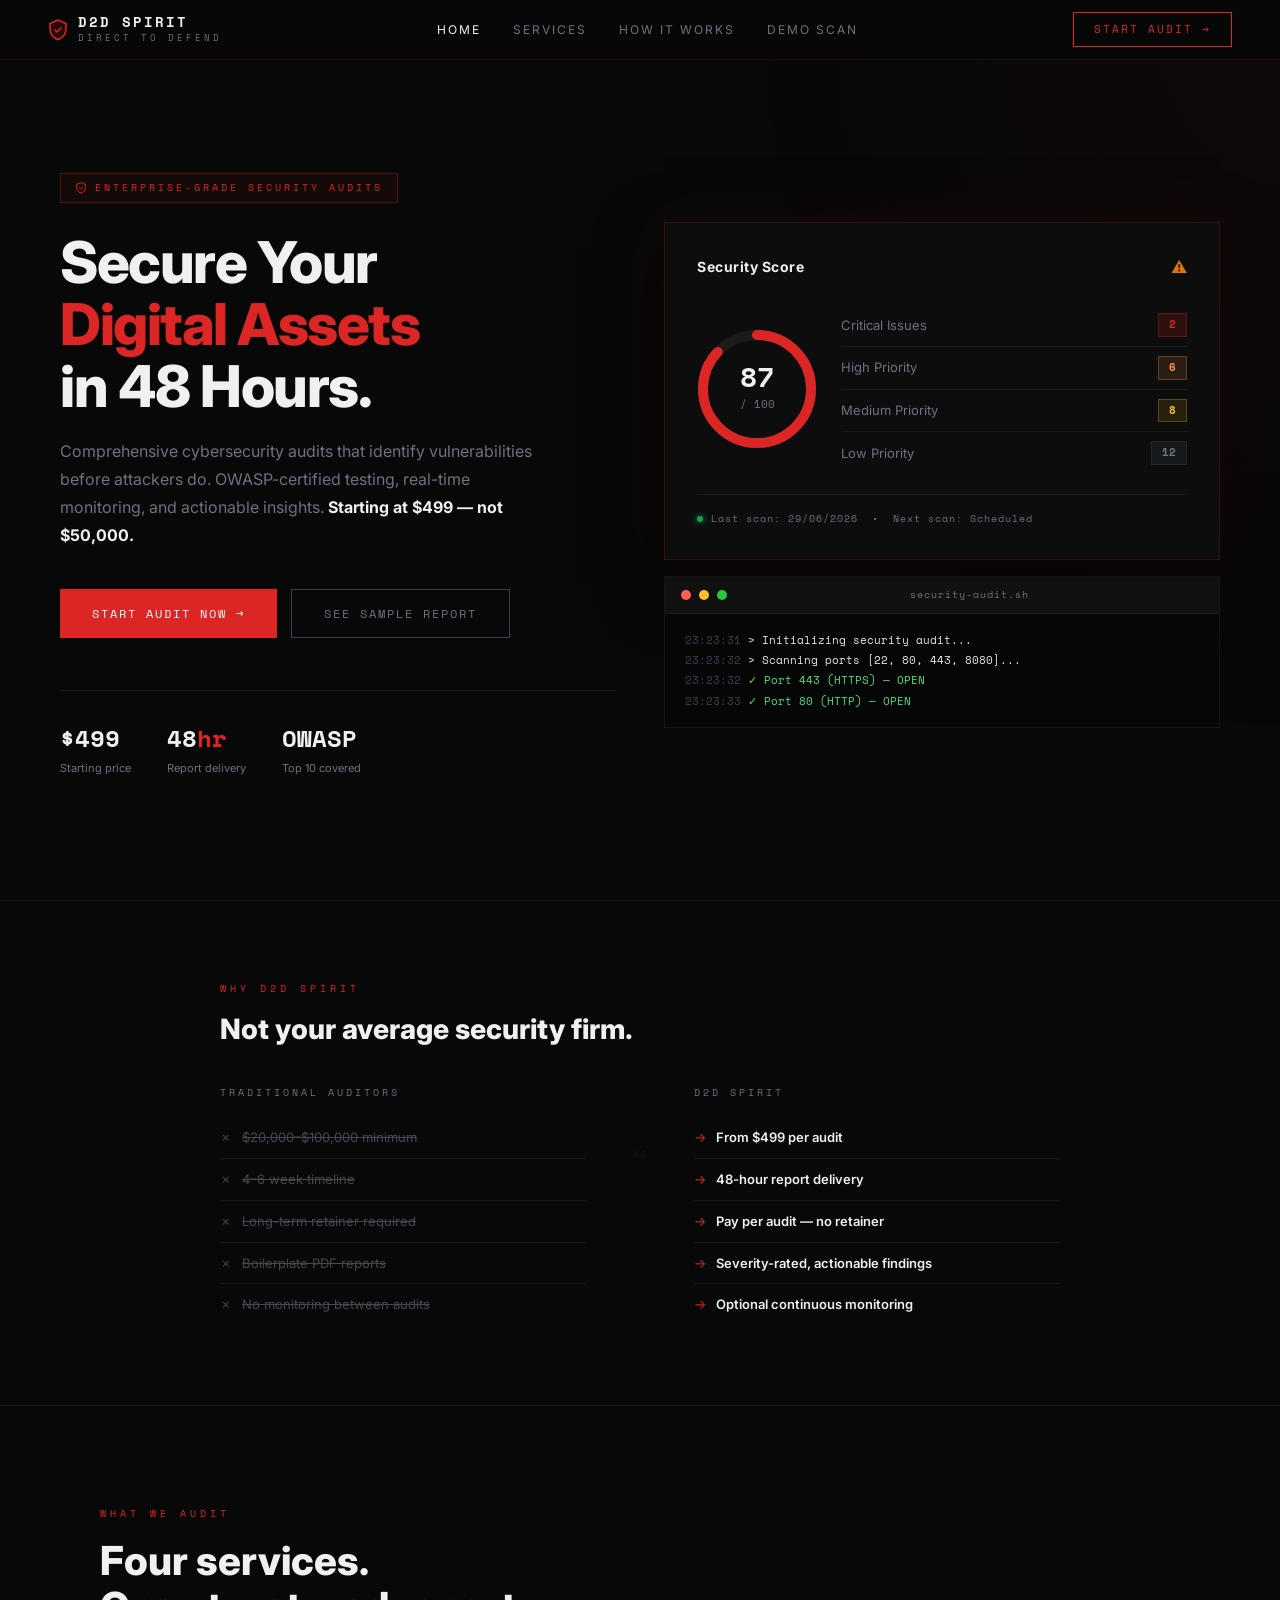
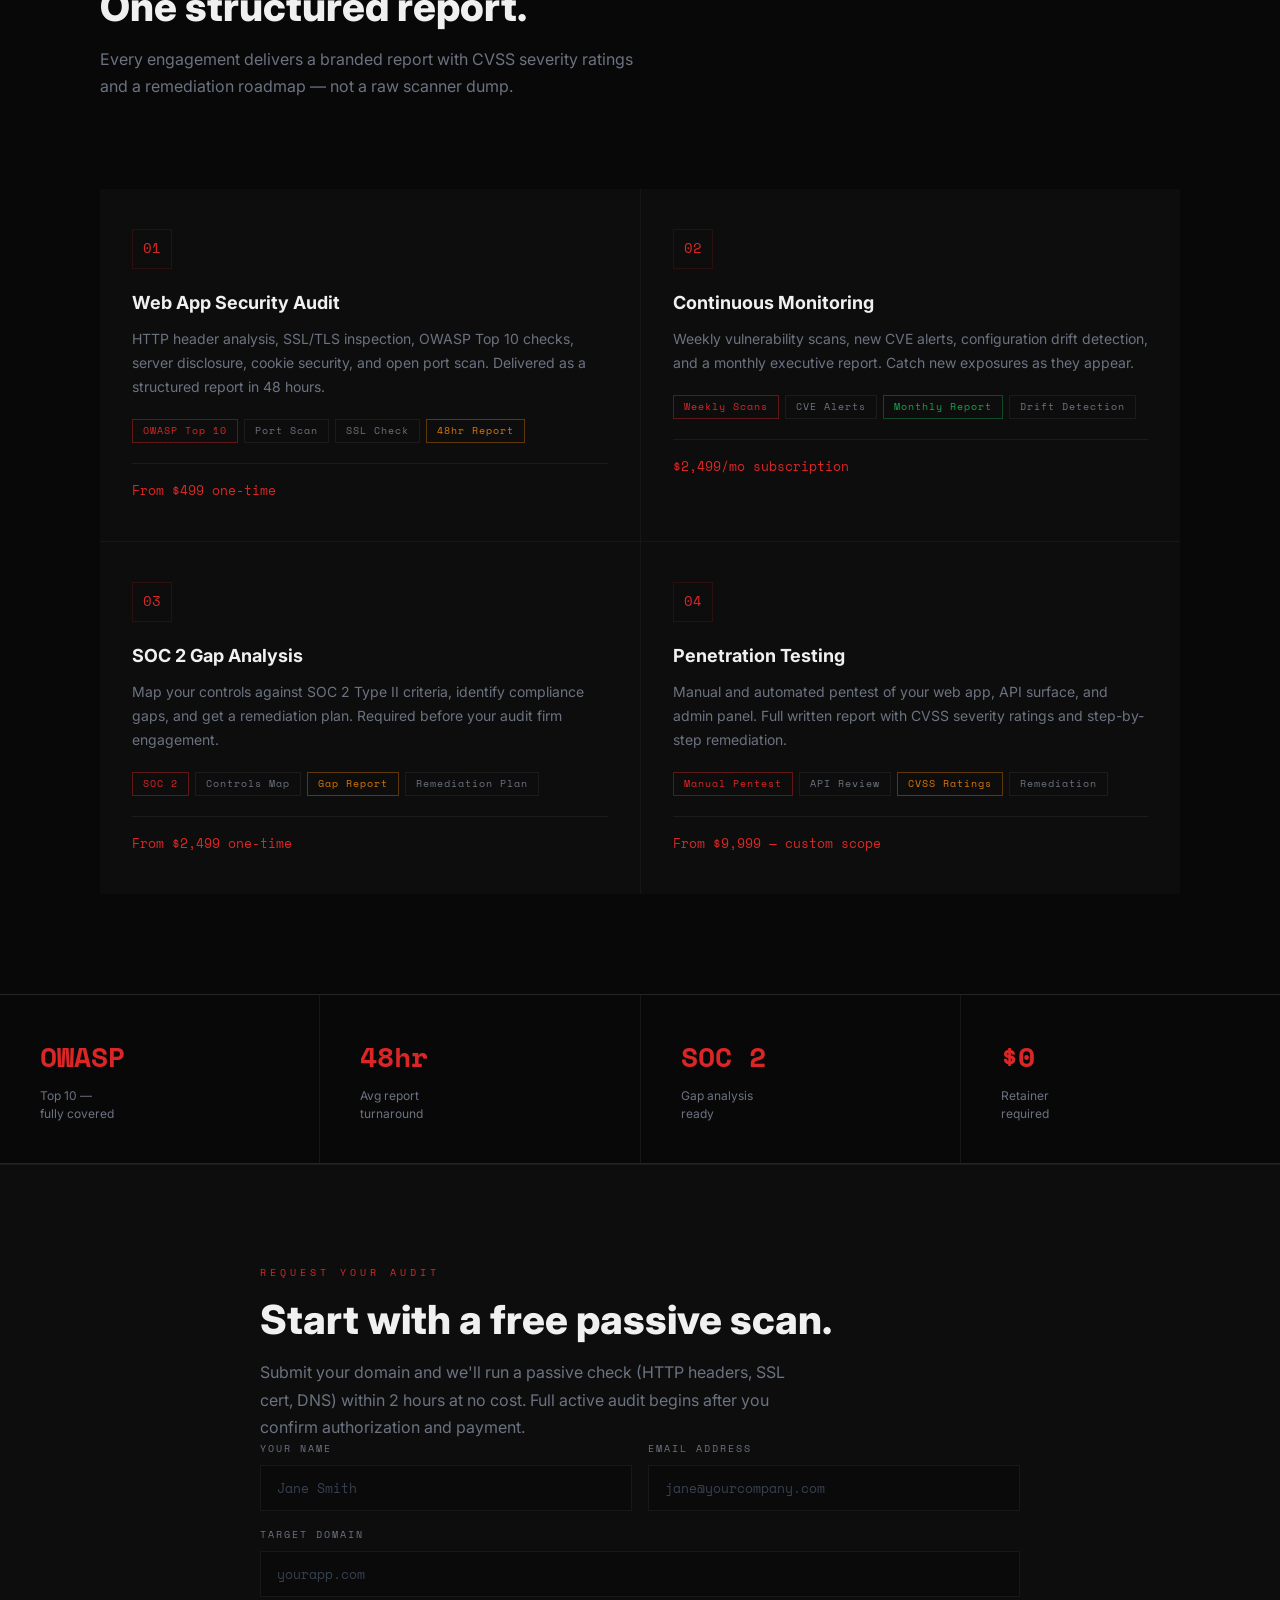
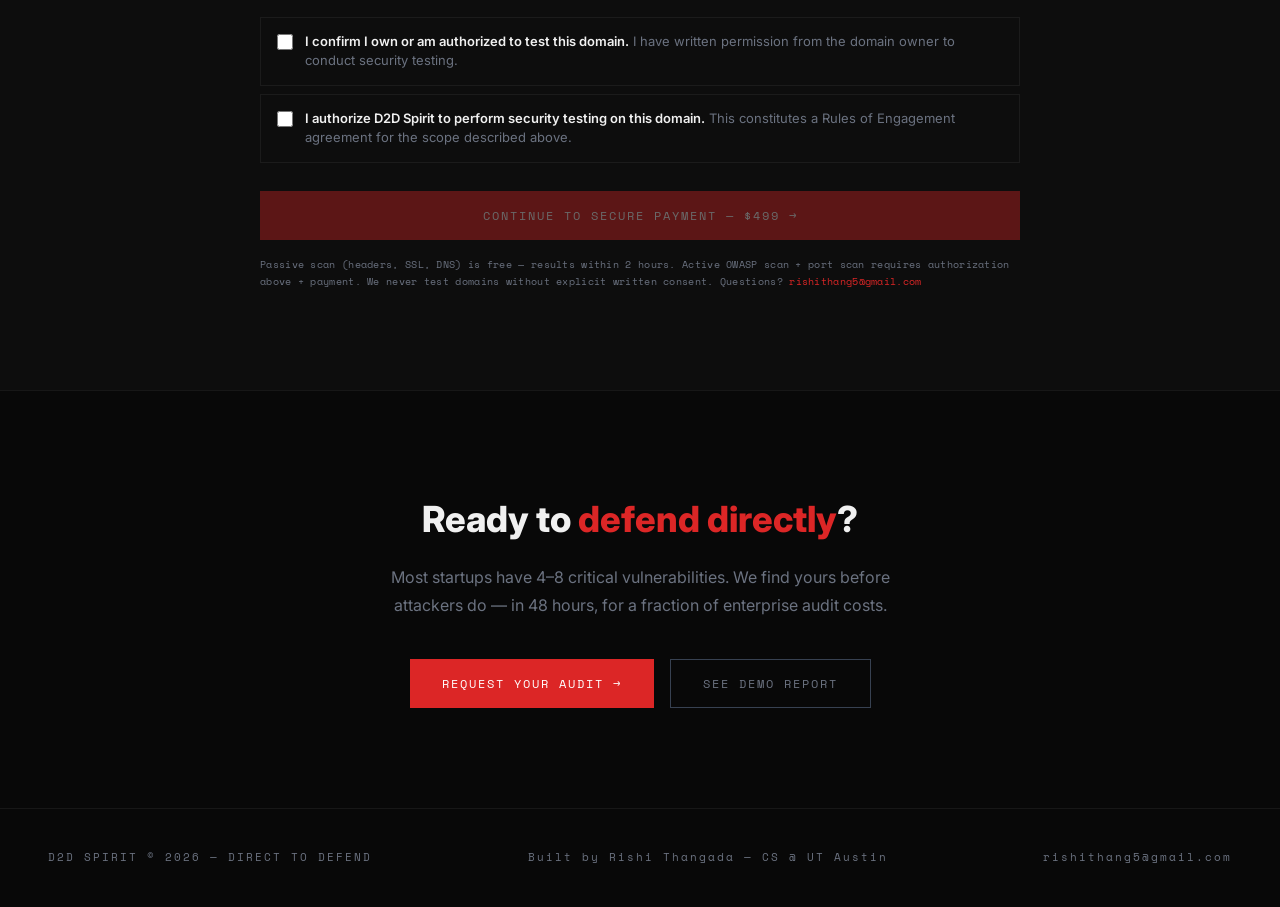
==== commit 3801add5: "D2D Spirit: shield logo, security score card, timestamp terminal, compare strip" ====
--- a/index.html
+++ b/index.html
@@ -2,208 +2,710 @@
 <html lang="en">
 <head>
 <meta charset="utf-8">
-<title>SPIRIT Security — AI-Powered Cybersecurity Auditing</title>
+<title>D2D Spirit — Direct to Defend | AI Security Auditing</title>
 <meta name="viewport" content="width=device-width, initial-scale=1">
-<meta name="description" content="AI-powered web application security audits, penetration testing, and continuous vulnerability monitoring. Built by SPIRIT Security.">
+<meta name="description" content="AI-powered security audits for startups and SaaS. Reports in 48 hours. Starting at $499. OWASP Top 10, SOC 2 gap analysis, continuous monitoring.">
 <link rel="stylesheet" href="shared.css">
 <style>
+
+/* ── Nav override for shield logo ── */
+.nav-logo-wrap {
+  display: flex; align-items: center; gap: 10px;
+}
+.nav-shield {
+  color: var(--accent); flex-shrink: 0;
+}
+.nav-logo-text {
+  font-family: var(--mono); font-size: 14px; font-weight: 700;
+  letter-spacing: 2px; color: var(--text); line-height: 1.2;
+}
+.nav-logo-sub {
+  font-family: var(--mono); font-size: 9px; letter-spacing: 3px;
+  color: var(--muted); text-transform: uppercase;
+}
+
 /* ── Hero ── */
 .hero {
-  min-height: 100vh; display: flex; flex-direction: column; justify-content: center;
-  padding: 120px 48px 80px; position: relative; overflow: hidden;
-}
-.hero::before {
-  content: ''; position: absolute; top: -200px; right: -200px;
-  width: 600px; height: 600px; border-radius: 50%;
-  background: radial-gradient(circle, rgba(220,38,38,0.08) 0%, transparent 70%);
-  pointer-events: none;
-}
-.hero-eyebrow {
-  font-family: var(--mono); font-size: 11px; letter-spacing: 4px;
-  color: var(--accent); text-transform: uppercase; margin-bottom: 24px;
+  min-height: 100vh;
+  display: grid;
+  grid-template-columns: 1fr 1fr;
+  align-items: center;
+  gap: 48px;
+  padding: 130px 60px 80px;
+  max-width: 1440px;
+  margin: 0 auto;
+  position: relative;
+  overflow: hidden;
+}
+.hero::after {
+  content: '';
+  position: fixed; top: 0; right: 0; bottom: 0;
+  width: 50%;
+  background: radial-gradient(ellipse at top right, rgba(220,38,38,0.04) 0%, transparent 60%);
+  pointer-events: none; z-index: 0;
+}
+
+/* ── Left side ── */
+.hero-left { position: relative; z-index: 1; }
+
+.audit-badge {
+  display: inline-flex; align-items: center; gap: 8px;
+  border: 1px solid rgba(220,38,38,0.3);
+  background: rgba(220,38,38,0.06);
+  padding: 6px 14px;
+  font-family: var(--mono); font-size: 10px; letter-spacing: 3px;
+  color: var(--accent); text-transform: uppercase;
+  margin-bottom: 28px;
+}
+
+.hero h1 {
+  font-size: clamp(36px, 4.5vw, 64px);
+  font-weight: 800; line-height: 1.08;
+  margin-bottom: 20px; letter-spacing: -1.5px;
+}
+.hero h1 .red { color: var(--accent); }
+
+.hero-sub {
+  font-size: 16px; color: var(--muted);
+  max-width: 480px; line-height: 1.75; margin-bottom: 40px;
+}
+
+.hero-actions { display: flex; gap: 14px; flex-wrap: wrap; margin-bottom: 52px; }
+
+.hero-stats {
+  display: flex; gap: 36px;
+  padding-top: 28px; border-top: 1px solid var(--border2);
+}
+.stat-num {
+  font-family: var(--mono); font-size: 24px; font-weight: 700; color: var(--text);
+}
+.stat-num .red { color: var(--accent); font-style: normal; }
+.stat-label { font-size: 11px; color: var(--muted); margin-top: 2px; }
+
+/* ── Right side: score card ── */
+.hero-right {
+  position: relative; z-index: 1;
+  display: flex; flex-direction: column; gap: 16px;
+}
+
+.score-card {
+  background: #0d0d0d;
+  border: 1px solid rgba(220,38,38,0.18);
+  padding: 32px;
+  box-shadow: 0 0 60px rgba(220,38,38,0.06), 0 24px 60px rgba(0,0,0,0.5);
+}
+.score-card-header {
+  display: flex; align-items: center; justify-content: space-between;
+  margin-bottom: 24px;
+}
+.score-card-title {
+  font-size: 14px; font-weight: 700; letter-spacing: 0.5px;
+}
+.score-warning-icon {
+  color: var(--amber); font-size: 16px;
+}
+
+.score-body {
+  display: grid; grid-template-columns: auto 1fr;
+  gap: 24px; align-items: center;
+}
+
+/* SVG circular gauge */
+.score-gauge-wrap { position: relative; width: 120px; height: 120px; flex-shrink: 0; }
+.score-gauge-wrap svg { transform: rotate(-90deg); }
+.gauge-bg { fill: none; stroke: rgba(255,255,255,0.06); stroke-width: 10; }
+.gauge-fill { fill: none; stroke: var(--accent); stroke-width: 10; stroke-linecap: round;
+  stroke-dasharray: 339 339;
+  stroke-dashoffset: calc(339 - (339 * var(--score, 87) / 100));
+  transition: stroke-dashoffset 1.2s ease;
+}
+.score-number {
+  position: absolute; top: 50%; left: 50%;
+  transform: translate(-50%, -50%);
+  text-align: center;
+}
+.score-number .big {
+  font-family: var(--mono); font-size: 28px; font-weight: 700; color: var(--text); line-height: 1;
+  display: block;
+}
+.score-number .denom {
+  font-family: var(--mono); font-size: 11px; color: var(--muted);
+}
+
+.score-breakdown { display: flex; flex-direction: column; gap: 0; }
+.severity-row {
+  display: flex; align-items: center; justify-content: space-between;
+  padding: 9px 0; border-bottom: 1px solid var(--border2);
+}
+.severity-row:last-child { border-bottom: none; }
+.severity-label { font-size: 13px; color: var(--muted); }
+.severity-badge {
+  font-family: var(--mono); font-size: 11px; font-weight: 700;
+  padding: 2px 10px; min-width: 28px; text-align: center;
+}
+.sev-critical { background: rgba(220,38,38,0.15); color: var(--accent); border: 1px solid rgba(220,38,38,0.3); }
+.sev-high     { background: rgba(251,146,60,0.12); color: #fb923c; border: 1px solid rgba(251,146,60,0.3); }
+.sev-medium   { background: rgba(251,191,36,0.1);  color: #fbbf24; border: 1px solid rgba(251,191,36,0.25); }
+.sev-low      { background: rgba(107,114,128,0.1); color: var(--muted); border: 1px solid var(--border2); }
+
+.score-footer {
+  margin-top: 20px; padding-top: 16px; border-top: 1px solid var(--border2);
+  font-family: var(--mono); font-size: 10px; color: var(--muted); letter-spacing: 1px;
+  display: flex; gap: 4px; align-items: center;
+}
+.score-footer .dot-live {
+  display: inline-block; width: 6px; height: 6px; border-radius: 50%;
+  background: var(--pos); box-shadow: 0 0 6px var(--pos);
+  animation: blink 1.8s ease-in-out infinite;
+  margin-right: 4px;
+}
+
+/* ── Terminal card ── */
+.terminal-card {
+  background: #060606;
+  border: 1px solid rgba(255,255,255,0.06);
+  overflow: hidden;
+}
+.terminal-header {
+  background: #111;
+  padding: 10px 16px;
   display: flex; align-items: center; gap: 8px;
-}
-.hero h1 {
-  font-size: clamp(36px, 6vw, 72px); font-weight: 800; line-height: 1.05;
-  max-width: 900px; margin-bottom: 24px; letter-spacing: -1px;
-}
-.hero h1 em { font-style: normal; color: var(--accent); }
-.hero-sub {
-  font-size: 18px; color: var(--muted); max-width: 560px; line-height: 1.7; margin-bottom: 48px;
-}
-.hero-actions { display: flex; gap: 16px; flex-wrap: wrap; }
-
-.hero-stats {
-  display: grid; grid-template-columns: repeat(3, auto); gap: 48px;
-  margin-top: 80px; padding-top: 48px; border-top: 1px solid var(--border2);
-  width: fit-content;
-}
-.stat-num { font-family: var(--mono); font-size: 32px; font-weight: 700; color: var(--text); }
-.stat-num em { color: var(--accent); font-style: normal; }
-.stat-label { font-size: 12px; color: var(--muted); margin-top: 4px; }
-
-/* ── What we build ── */
-.services-grid { display: grid; grid-template-columns: repeat(2, 1fr); gap: 1px; background: var(--border2); margin-top: 48px; }
-.service-card { background: var(--surface); padding: 40px 32px; }
-.service-icon { width: 40px; height: 40px; border: 1px solid var(--border); display: flex; align-items: center; justify-content: center; margin-bottom: 20px; font-family: var(--mono); font-size: 14px; color: var(--accent); }
-.service-title { font-size: 18px; font-weight: 700; margin-bottom: 12px; }
-.service-body  { font-size: 14px; color: var(--muted); line-height: 1.7; margin-bottom: 20px; }
-.service-tags  { display: flex; flex-wrap: wrap; gap: 6px; }
+  border-bottom: 1px solid rgba(255,255,255,0.05);
+}
+.t-dot { width: 10px; height: 10px; border-radius: 50%; }
+.t-dot.r { background: #ff5f57; }
+.t-dot.y { background: #febc2e; }
+.t-dot.g { background: #28c840; }
+.terminal-filename {
+  font-family: var(--mono); font-size: 10px; color: var(--muted);
+  margin-left: auto; margin-right: auto; letter-spacing: 1px;
+}
+.terminal-body {
+  padding: 16px 20px;
+  font-family: var(--mono); font-size: 11px; line-height: 1.85;
+  max-height: 210px; overflow: hidden;
+}
+.t-ts { color: #374151; }
+.t-cmd-line { color: #e5e7eb; }
+.t-ok { color: #4ade80; }
+.t-warn { color: #fbbf24; }
+.t-crit { color: var(--accent); font-weight: 700; }
+.t-gray { color: #4b5563; }
+.t-cursor {
+  display: inline-block; width: 7px; height: 12px;
+  background: var(--accent); vertical-align: middle;
+  animation: blink 0.9s step-end infinite;
+}
+
+/* ── Compare strip ── */
+.compare-strip {
+  padding: 80px 60px;
+  max-width: 960px; margin: 0 auto;
+}
+.compare-grid {
+  display: grid; grid-template-columns: 1fr 60px 1fr;
+  gap: 24px; align-items: start; margin-top: 40px;
+}
+.compare-label {
+  font-family: var(--mono); font-size: 10px; letter-spacing: 3px;
+  color: var(--muted); text-transform: uppercase; margin-bottom: 16px;
+}
+.compare-row {
+  display: flex; align-items: center; gap: 10px;
+  padding: 10px 0; border-bottom: 1px solid var(--border2);
+  font-size: 13px;
+}
+.compare-row:last-child { border-bottom: none; }
+.compare-bad { color: var(--muted); text-decoration: line-through; opacity: 0.6; }
+.compare-good { color: var(--text); font-weight: 600; }
+.c-x { color: #374151; }
+.c-check { color: var(--accent); }
+.compare-vs {
+  font-family: var(--mono); font-size: 11px; color: var(--border);
+  text-align: center; padding-top: 60px;
+}
+
+/* ── Services grid ── */
+.services-grid {
+  display: grid; grid-template-columns: repeat(2, 1fr);
+  gap: 1px; background: var(--border2);
+  margin-top: 48px;
+}
+.service-card { background: var(--surface); padding: 40px 32px; transition: background .2s; }
+.service-card:hover { background: var(--surface2); }
+.service-icon {
+  width: 40px; height: 40px; border: 1px solid var(--border);
+  display: flex; align-items: center; justify-content: center;
+  margin-bottom: 20px; font-family: var(--mono); font-size: 14px; color: var(--accent);
+}
+.service-title { font-size: 18px; font-weight: 700; margin-bottom: 10px; }
+.service-body { font-size: 14px; color: var(--muted); line-height: 1.7; margin-bottom: 20px; }
+.service-tags { display: flex; flex-wrap: wrap; gap: 6px; }
+.service-price {
+  font-family: var(--mono); font-size: 13px; color: var(--accent);
+  margin-top: 20px; padding-top: 16px; border-top: 1px solid var(--border2);
+}
 
 /* ── Proof strip ── */
 .proof-strip {
   border-top: 1px solid var(--border2); border-bottom: 1px solid var(--border2);
-  padding: 48px; display: grid; grid-template-columns: repeat(4,1fr); gap: 1px;
-  background: var(--border2);
-}
-.proof-item { background: var(--bg); padding: 32px 40px; }
-.proof-val { font-family: var(--mono); font-size: 28px; font-weight: 700; color: var(--accent); margin-bottom: 6px; }
-.proof-lbl { font-size: 12px; color: var(--muted); letter-spacing: 1px; }
-
-/* ── CTA ── */
-.cta-block {
-  text-align: center; padding: 100px 48px;
+  display: grid; grid-template-columns: repeat(4, 1fr);
+  gap: 1px; background: var(--border2);
+}
+.proof-item { background: var(--bg); padding: 40px; }
+.proof-val {
+  font-family: var(--mono); font-size: 28px; font-weight: 700;
+  color: var(--accent); margin-bottom: 8px;
+}
+.proof-lbl { font-size: 12px; color: var(--muted); line-height: 1.5; }
+
+/* ── Audit intake form ── */
+.audit-form-section {
+  padding: 100px 60px;
   border-top: 1px solid var(--border2);
-}
+  background: var(--surface);
+}
+.audit-form-inner { max-width: 760px; margin: 0 auto; }
+.form-grid {
+  display: grid; grid-template-columns: 1fr 1fr; gap: 16px; margin-bottom: 16px;
+}
+.form-full { grid-column: 1 / -1; }
+.field-label {
+  display: block;
+  font-family: var(--mono); font-size: 10px; letter-spacing: 2px;
+  color: var(--muted); text-transform: uppercase; margin-bottom: 8px;
+}
+.field-input {
+  width: 100%;
+  background: #0a0a0a; border: 1px solid var(--border2);
+  color: var(--text); font-family: var(--mono); font-size: 13px;
+  padding: 12px 16px; outline: none; transition: border-color .2s;
+}
+.field-input:focus { border-color: var(--accent); }
+.field-input::placeholder { color: var(--dim); }
+.auth-checkboxes { margin-top: 20px; margin-bottom: 28px; }
+.auth-check-item {
+  display: flex; align-items: flex-start; gap: 12px;
+  padding: 14px 16px; border: 1px solid var(--border2);
+  margin-bottom: 8px; cursor: pointer; transition: border-color .2s;
+}
+.auth-check-item:hover { border-color: rgba(220,38,38,0.3); }
+.auth-check-item input[type="checkbox"] {
+  width: 16px; height: 16px; margin-top: 2px;
+  accent-color: var(--accent); flex-shrink: 0; cursor: pointer;
+}
+.auth-check-label { font-size: 13px; color: var(--muted); line-height: 1.5; }
+.auth-check-label strong { color: var(--text); font-weight: 600; }
+.form-submit-btn {
+  display: flex; align-items: center; justify-content: center; gap: 10px;
+  font-family: var(--mono); font-size: 12px; letter-spacing: 2px; text-transform: uppercase;
+  padding: 16px 40px; background: var(--accent); color: #fff;
+  border: none; cursor: pointer; transition: all .2s; width: 100%;
+  opacity: 0.38; pointer-events: none;
+}
+.form-submit-btn.enabled { opacity: 1; pointer-events: auto; }
+.form-submit-btn.enabled:hover { background: var(--accent2); }
+.form-note {
+  margin-top: 16px; font-family: var(--mono); font-size: 10px;
+  color: var(--muted); line-height: 1.7; letter-spacing: 0.3px;
+}
+.form-note a { color: var(--accent); }
+
+/* ── CTA block ── */
+.cta-block { text-align: center; padding: 100px 60px; border-top: 1px solid var(--border2); }
 .cta-block h2 { font-size: 36px; font-weight: 800; margin-bottom: 16px; }
-.cta-block p  { color: var(--muted); margin-bottom: 40px; font-size: 16px; }
-
+.cta-block h2 .red { color: var(--accent); }
+.cta-block p {
+  color: var(--muted); margin-bottom: 40px; font-size: 16px;
+  max-width: 520px; margin-left: auto; margin-right: auto; line-height: 1.7;
+}
+
+/* ── Responsive ── */
+@media (max-width: 1024px) {
+  .hero { grid-template-columns: 1fr; padding: 120px 32px 60px; }
+  .hero-right { display: none; }
+}
 @media (max-width: 900px) {
   .services-grid { grid-template-columns: 1fr; }
-  .proof-strip   { grid-template-columns: repeat(2,1fr); }
-  .hero-stats    { grid-template-columns: repeat(2, auto); gap: 32px; }
+  .proof-strip { grid-template-columns: repeat(2, 1fr); }
+  .hero-stats { flex-wrap: wrap; gap: 24px; }
+  .form-grid { grid-template-columns: 1fr; }
+  .audit-form-section { padding: 80px 24px; }
+  .compare-grid { grid-template-columns: 1fr; }
+  .compare-vs { display: none; }
+  .compare-strip { padding: 60px 24px; }
 }
 </style>
 </head>
 <body>
 
 <nav class="topnav">
-  <div class="nav-logo">SPIRIT<span>/SEC</span></div>
+  <div class="nav-logo-wrap">
+    <svg class="nav-shield" width="20" height="22" viewBox="0 0 20 22" fill="none">
+      <path d="M10 1L2 4.5V10c0 5 3.5 9.2 8 10.5C14.5 19.2 18 15 18 10V4.5L10 1Z" fill="rgba(220,38,38,0.15)" stroke="#dc2626" stroke-width="1.5"/>
+      <path d="M7 11l2 2 4-4" stroke="#dc2626" stroke-width="1.5" stroke-linecap="round" stroke-linejoin="round"/>
+    </svg>
+    <div>
+      <div class="nav-logo-text">D2D SPIRIT</div>
+      <div class="nav-logo-sub">Direct to Defend</div>
+    </div>
+  </div>
   <div class="nav-links">
     <a href="index.html" class="active">Home</a>
-    <a href="security.html">Audits</a>
+    <a href="security.html">Services</a>
     <a href="integrations.html">How It Works</a>
-    <a href="demo.html">Free Scan Demo</a>
-  </div>
-  <a href="mailto:rishithang5@gmail.com" class="nav-cta">Request Audit</a>
+    <a href="demo.html">Demo Scan</a>
+  </div>
+  <a href="#audit-form" class="nav-cta">Start Audit &rarr;</a>
 </nav>
 
+<div style="border-bottom:1px solid var(--border2);">
 <section class="hero">
-  <div class="hero-eyebrow">SPIRIT SECURITY</div>
-  <h1>We audit your app <em>before</em><br>attackers do.</h1>
-  <p class="hero-sub">
-    AI-powered security audits for SaaS companies, startups, and enterprises. Web app scanning, SOC 2 gap analysis, and monthly monitoring — delivered as branded reports.
-  </p>
-  <div class="hero-actions">
-    <a href="demo.html" class="btn-primary">See Sample Report &rarr;</a>
-    <a href="mailto:rishithang5@gmail.com" class="btn-ghost">Request Free Scan</a>
-  </div>
-  <div class="hero-stats">
+  <!-- Left -->
+  <div class="hero-left">
+    <div class="audit-badge">
+      <svg width="12" height="12" viewBox="0 0 20 22" fill="none">
+        <path d="M10 1L2 4.5V10c0 5 3.5 9.2 8 10.5C14.5 19.2 18 15 18 10V4.5L10 1Z" fill="none" stroke="currentColor" stroke-width="1.8"/>
+        <path d="M7 11l2 2 4-4" stroke="currentColor" stroke-width="1.8" stroke-linecap="round" stroke-linejoin="round"/>
+      </svg>
+      Enterprise-Grade Security Audits
+    </div>
+    <h1>
+      Secure Your<br>
+      <span class="red">Digital Assets</span><br>
+      in 48 Hours.
+    </h1>
+    <p class="hero-sub">
+      Comprehensive cybersecurity audits that identify vulnerabilities before attackers do.
+      OWASP-certified testing, real-time monitoring, and actionable insights.
+      <strong style="color:var(--text)">Starting at $499 — not $50,000.</strong>
+    </p>
+    <div class="hero-actions">
+      <a href="#audit-form" class="btn-primary">Start Audit Now &rarr;</a>
+      <a href="demo.html" class="btn-ghost">See Sample Report</a>
+    </div>
+    <div class="hero-stats">
+      <div>
+        <div class="stat-num">$499<span class="red"></span></div>
+        <div class="stat-label">Starting price</div>
+      </div>
+      <div>
+        <div class="stat-num">48<span class="red">hr</span></div>
+        <div class="stat-label">Report delivery</div>
+      </div>
+      <div>
+        <div class="stat-num">OWASP</div>
+        <div class="stat-label">Top 10 covered</div>
+      </div>
+    </div>
+  </div>
+
+  <!-- Right: Score card + terminal -->
+  <div class="hero-right">
+
+    <!-- Security score card -->
+    <div class="score-card">
+      <div class="score-card-header">
+        <div class="score-card-title">Security Score</div>
+        <div class="score-warning-icon">⚠</div>
+      </div>
+      <div class="score-body">
+        <div class="score-gauge-wrap">
+          <svg width="120" height="120" viewBox="0 0 120 120">
+            <circle class="gauge-bg" cx="60" cy="60" r="54"/>
+            <circle class="gauge-fill" cx="60" cy="60" r="54" style="--score:87"/>
+          </svg>
+          <div class="score-number">
+            <span class="big">87</span>
+            <span class="denom">/ 100</span>
+          </div>
+        </div>
+        <div class="score-breakdown">
+          <div class="severity-row">
+            <span class="severity-label">Critical Issues</span>
+            <span class="severity-badge sev-critical">2</span>
+          </div>
+          <div class="severity-row">
+            <span class="severity-label">High Priority</span>
+            <span class="severity-badge sev-high">6</span>
+          </div>
+          <div class="severity-row">
+            <span class="severity-label">Medium Priority</span>
+            <span class="severity-badge sev-medium">8</span>
+          </div>
+          <div class="severity-row">
+            <span class="severity-label">Low Priority</span>
+            <span class="severity-badge sev-low">12</span>
+          </div>
+        </div>
+      </div>
+      <div class="score-footer">
+        <span class="dot-live"></span>
+        Last scan: 29/06/2026 &nbsp;•&nbsp; Next scan: Scheduled
+      </div>
+    </div>
+
+    <!-- Terminal -->
+    <div class="terminal-card">
+      <div class="terminal-header">
+        <div class="t-dot r"></div>
+        <div class="t-dot y"></div>
+        <div class="t-dot g"></div>
+        <div class="terminal-filename">security-audit.sh</div>
+      </div>
+      <div class="terminal-body" id="term-out"></div>
+    </div>
+
+  </div>
+</section>
+</div>
+
+<!-- Compare -->
+<div class="compare-strip">
+  <p class="section-label">Why D2D Spirit</p>
+  <h2 class="section-title" style="font-size:28px;margin-bottom:4px;">Not your average security firm.</h2>
+  <div class="compare-grid">
     <div>
-      <div class="stat-num">4<em></em></div>
-      <div class="stat-label">Audit types available</div>
-    </div>
+      <div class="compare-label">Traditional Auditors</div>
+      <div class="compare-row"><span class="c-x">✗</span> <span class="compare-bad">$20,000–$100,000 minimum</span></div>
+      <div class="compare-row"><span class="c-x">✗</span> <span class="compare-bad">4–6 week timeline</span></div>
+      <div class="compare-row"><span class="c-x">✗</span> <span class="compare-bad">Long-term retainer required</span></div>
+      <div class="compare-row"><span class="c-x">✗</span> <span class="compare-bad">Boilerplate PDF reports</span></div>
+      <div class="compare-row"><span class="c-x">✗</span> <span class="compare-bad">No monitoring between audits</span></div>
+    </div>
+    <div class="compare-vs">vs</div>
     <div>
-      <div class="stat-num">$200<em>K+</em></div>
-      <div class="stat-label">Enterprise audit cost we replace</div>
-    </div>
-    <div>
-      <div class="stat-num">48<em>hr</em></div>
-      <div class="stat-label">Avg report turnaround</div>
-    </div>
-  </div>
-</section>
+      <div class="compare-label">D2D Spirit</div>
+      <div class="compare-row"><span class="c-check">→</span> <span class="compare-good">From $499 per audit</span></div>
+      <div class="compare-row"><span class="c-check">→</span> <span class="compare-good">48-hour report delivery</span></div>
+      <div class="compare-row"><span class="c-check">→</span> <span class="compare-good">Pay per audit — no retainer</span></div>
+      <div class="compare-row"><span class="c-check">→</span> <span class="compare-good">Severity-rated, actionable findings</span></div>
+      <div class="compare-row"><span class="c-check">→</span> <span class="compare-good">Optional continuous monitoring</span></div>
+    </div>
+  </div>
+</div>
 
 <hr class="divider">
 
-<div style="padding: 100px 48px 0; max-width:1200px; margin:0 auto;">
+<!-- Services -->
+<div style="padding:100px 60px 0;max-width:1200px;margin:0 auto;">
   <p class="section-label">What we audit</p>
-  <h2 class="section-title">Four audit types.<br>One structured report.</h2>
-  <p class="section-sub">Every engagement delivers a branded PDF with severity-rated findings and a remediation roadmap — not a raw scanner dump.</p>
+  <h2 class="section-title">Four services.<br>One structured report.</h2>
+  <p class="section-sub">Every engagement delivers a branded report with CVSS severity ratings and a remediation roadmap — not a raw scanner dump.</p>
 </div>
-
-<div style="max-width:1200px; margin:0 auto; padding: 40px 48px 100px;">
+<div style="max-width:1200px;margin:0 auto;padding:40px 60px 100px;">
   <div class="services-grid">
     <div class="service-card">
       <div class="service-icon">01</div>
-      <div class="service-title">Web App Audit</div>
-      <div class="service-body">Port scan, HTTP header analysis, SSL check, OWASP Top 10 checks, CVE lookup. Delivered as a PDF report in 48 hours.</div>
+      <div class="service-title">Web App Security Audit</div>
+      <div class="service-body">HTTP header analysis, SSL/TLS inspection, OWASP Top 10 checks, server disclosure, cookie security, and open port scan. Delivered as a structured report in 48 hours.</div>
       <div class="service-tags">
-        <span class="tag red">OWASP</span>
+        <span class="tag red">OWASP Top 10</span>
         <span class="tag">Port Scan</span>
         <span class="tag">SSL Check</span>
-        <span class="tag amber">PDF Report</span>
-      </div>
+        <span class="tag amber">48hr Report</span>
+      </div>
+      <div class="service-price">From $499 one-time</div>
     </div>
     <div class="service-card">
       <div class="service-icon">02</div>
-      <div class="service-title">Monthly Monitoring</div>
-      <div class="service-body">Continuous vulnerability scanning, weekly change detection, monthly executive report. Subscription model.</div>
+      <div class="service-title">Continuous Monitoring</div>
+      <div class="service-body">Weekly vulnerability scans, new CVE alerts, configuration drift detection, and a monthly executive report. Catch new exposures as they appear.</div>
       <div class="service-tags">
-        <span class="tag red">Continuous</span>
-        <span class="tag">Weekly Scans</span>
-        <span class="tag green">Subscription</span>
-        <span class="tag">Exec Report</span>
-      </div>
+        <span class="tag red">Weekly Scans</span>
+        <span class="tag">CVE Alerts</span>
+        <span class="tag green">Monthly Report</span>
+        <span class="tag">Drift Detection</span>
+      </div>
+      <div class="service-price">$2,499/mo subscription</div>
     </div>
     <div class="service-card">
       <div class="service-icon">03</div>
       <div class="service-title">SOC 2 Gap Analysis</div>
-      <div class="service-body">Map your controls against SOC 2 Type II criteria, identify gaps, generate remediation plan. Required before your audit firm engagement.</div>
+      <div class="service-body">Map your controls against SOC 2 Type II criteria, identify compliance gaps, and get a remediation plan. Required before your audit firm engagement.</div>
       <div class="service-tags">
         <span class="tag red">SOC 2</span>
         <span class="tag">Controls Map</span>
         <span class="tag amber">Gap Report</span>
-        <span class="tag">Remediation</span>
-      </div>
+        <span class="tag">Remediation Plan</span>
+      </div>
+      <div class="service-price">From $2,499 one-time</div>
     </div>
     <div class="service-card">
       <div class="service-icon">04</div>
       <div class="service-title">Penetration Testing</div>
-      <div class="service-body">Manual + automated pentest of your web app, API, and admin surface. Full written report with severity ratings and remediation steps.</div>
+      <div class="service-body">Manual and automated pentest of your web app, API surface, and admin panel. Full written report with CVSS severity ratings and step-by-step remediation.</div>
       <div class="service-tags">
-        <span class="tag red">Pentest</span>
+        <span class="tag red">Manual Pentest</span>
         <span class="tag">API Review</span>
-        <span class="tag amber">Severity Rated</span>
-        <span class="tag">Manual</span>
-      </div>
+        <span class="tag amber">CVSS Ratings</span>
+        <span class="tag">Remediation</span>
+      </div>
+      <div class="service-price">From $9,999 — custom scope</div>
     </div>
   </div>
 </div>
 
+<!-- Proof strip -->
 <div class="proof-strip">
   <div class="proof-item">
     <div class="proof-val">OWASP</div>
-    <div class="proof-lbl">Top 10 — fully covered</div>
+    <div class="proof-lbl">Top 10 —<br>fully covered</div>
   </div>
   <div class="proof-item">
     <div class="proof-val">48hr</div>
-    <div class="proof-lbl">Report turnaround</div>
+    <div class="proof-lbl">Avg report<br>turnaround</div>
   </div>
   <div class="proof-item">
     <div class="proof-val">SOC 2</div>
-    <div class="proof-lbl">Gap analysis ready</div>
+    <div class="proof-lbl">Gap analysis<br>ready</div>
   </div>
   <div class="proof-item">
     <div class="proof-val">$0</div>
-    <div class="proof-lbl">No retainer lock-in</div>
+    <div class="proof-lbl">Retainer<br>required</div>
   </div>
 </div>
 
+<!-- Audit intake form (authorization gated) -->
+<div class="audit-form-section" id="audit-form">
+  <div class="audit-form-inner">
+    <p class="section-label">Request your audit</p>
+    <h2 class="section-title">Start with a free passive scan.</h2>
+    <p class="section-sub">
+      Submit your domain and we'll run a passive check (HTTP headers, SSL cert, DNS) within 2 hours at no cost.
+      Full active audit begins after you confirm authorization and payment.
+    </p>
+    <form onsubmit="return false;">
+      <div class="form-grid">
+        <div>
+          <label class="field-label" for="f-name">Your Name</label>
+          <input class="field-input" type="text" id="f-name" placeholder="Jane Smith" required>
+        </div>
+        <div>
+          <label class="field-label" for="f-email">Email Address</label>
+          <input class="field-input" type="email" id="f-email" placeholder="jane@yourcompany.com" required>
+        </div>
+        <div class="form-full">
+          <label class="field-label" for="f-domain">Target Domain</label>
+          <input class="field-input" type="text" id="f-domain" placeholder="yourapp.com" required>
+        </div>
+      </div>
+      <div class="auth-checkboxes">
+        <label class="auth-check-item">
+          <input type="checkbox" id="check-own" onchange="updateSubmit()">
+          <span class="auth-check-label">
+            <strong>I confirm I own or am authorized to test this domain.</strong>
+            I have written permission from the domain owner to conduct security testing.
+          </span>
+        </label>
+        <label class="auth-check-item">
+          <input type="checkbox" id="check-roe" onchange="updateSubmit()">
+          <span class="auth-check-label">
+            <strong>I authorize D2D Spirit to perform security testing on this domain.</strong>
+            This constitutes a Rules of Engagement agreement for the scope described above.
+          </span>
+        </label>
+      </div>
+      <button id="submit-btn" class="form-submit-btn" onclick="handleSubmit(event)">
+        Continue to Secure Payment — $499 &rarr;
+      </button>
+      <p class="form-note">
+        Passive scan (headers, SSL, DNS) is free — results within 2 hours.
+        Active OWASP scan + port scan requires authorization above + payment.
+        We never test domains without explicit written consent.
+        Questions? <a href="mailto:rishithang5@gmail.com">rishithang5@gmail.com</a>
+      </p>
+    </form>
+  </div>
+</div>
+
+<!-- Final CTA -->
 <div class="cta-block">
-  <h2>Request your free preliminary scan.</h2>
-  <p>We audit your domain in 48 hours and deliver a structured report. No retainer required.</p>
+  <h2>Ready to <span class="red">defend directly</span>?</h2>
+  <p>Most startups have 4–8 critical vulnerabilities. We find yours before attackers do — in 48 hours, for a fraction of enterprise audit costs.</p>
   <div style="display:flex;gap:16px;justify-content:center;flex-wrap:wrap;">
-    <a href="mailto:rishithang5@gmail.com" class="btn-primary">Request Free Scan &rarr;</a>
-    <a href="demo.html" class="btn-ghost">See Sample Report</a>
+    <a href="#audit-form" class="btn-primary">Request Your Audit &rarr;</a>
+    <a href="demo.html" class="btn-ghost">See Demo Report</a>
   </div>
 </div>
 
 <footer class="sitefooter">
-  <span>SPIRIT SECURITY &copy; 2026</span>
+  <span>D2D SPIRIT &copy; 2026 — DIRECT TO DEFEND</span>
   <span>Built by <a href="https://rishithangada.github.io" target="_blank">Rishi Thangada</a> &mdash; CS @ UT Austin</span>
   <span><a href="mailto:rishithang5@gmail.com">rishithang5@gmail.com</a></span>
 </footer>
 
+<script>
+// Terminal animation — timestamped format like 21st.dev design
+const termLines = [
+  { text: '> Initializing security audit...', cls: 't-cmd-line' },
+  { text: '> Scanning ports [22, 80, 443, 8080]...', cls: 't-cmd-line' },
+  { text: '✓ Port 443 (HTTPS) — OPEN', cls: 't-ok' },
+  { text: '✓ Port 80 (HTTP) — OPEN', cls: 't-ok' },
+  { text: '> Checking SSL/TLS certificates...', cls: 't-cmd-line' },
+  { text: '✓ SSL Certificate valid (expires in 89 days)', cls: 't-ok' },
+  { text: '△ TLS 1.0 detected — upgrade recommended', cls: 't-warn' },
+  { text: '> Running OWASP Top 10 checks...', cls: 't-cmd-line' },
+  { text: '✗ X-Frame-Options header MISSING', cls: 't-crit' },
+  { text: '✗ Content-Security-Policy MISSING', cls: 't-crit' },
+  { text: '△ Server: Apache/2.4.41 disclosed', cls: 't-warn' },
+  { text: '> Scan complete. Generating report...', cls: 't-gray' },
+];
+
+const termOut = document.getElementById('term-out');
+let lineIdx = 0;
+const startTime = new Date();
+
+function pad(n) { return String(n).padStart(2, '0'); }
+function timestamp() {
+  const d = new Date();
+  return `${pad(d.getHours())}:${pad(d.getMinutes())}:${pad(d.getSeconds())}`;
+}
+
+function addTermLine() {
+  if (lineIdx >= termLines.length) {
+    const cur = document.createElement('span');
+    cur.className = 't-cursor';
+    termOut.appendChild(cur);
+    return;
+  }
+  const { text, cls } = termLines[lineIdx++];
+  const row = document.createElement('div');
+  const ts = document.createElement('span');
+  ts.className = 't-ts';
+  ts.textContent = timestamp() + ' ';
+  const msg = document.createElement('span');
+  msg.className = cls;
+  msg.textContent = text;
+  row.appendChild(ts);
+  row.appendChild(msg);
+  termOut.appendChild(row);
+  const delay = cls === 't-cmd-line' ? 600 : 300;
+  setTimeout(addTermLine, delay);
+}
+setTimeout(addTermLine, 600);
+
+// Form auth gate
+function updateSubmit() {
+  const btn = document.getElementById('submit-btn');
+  const c1 = document.getElementById('check-own').checked;
+  const c2 = document.getElementById('check-roe').checked;
+  btn.classList.toggle('enabled', c1 && c2);
+}
+
+function handleSubmit(e) {
+  e.preventDefault();
+  const btn = document.getElementById('submit-btn');
+  if (!btn.classList.contains('enabled')) return;
+  const name = document.getElementById('f-name').value.trim();
+  const email = document.getElementById('f-email').value.trim();
+  const domain = document.getElementById('f-domain').value.trim();
+  if (!name || !email || !domain) { alert('Please fill in all fields.'); return; }
+  // ponytail: replace with real Stripe Payment Link — Dashboard → Products → Create Payment Link
+  const stripeBase = 'https://buy.stripe.com/REPLACE_WITH_YOUR_PAYMENT_LINK';
+  window.open(stripeBase + '?prefilled_email=' + encodeURIComponent(email), '_blank');
+}
+</script>
+
 </body>
 </html>
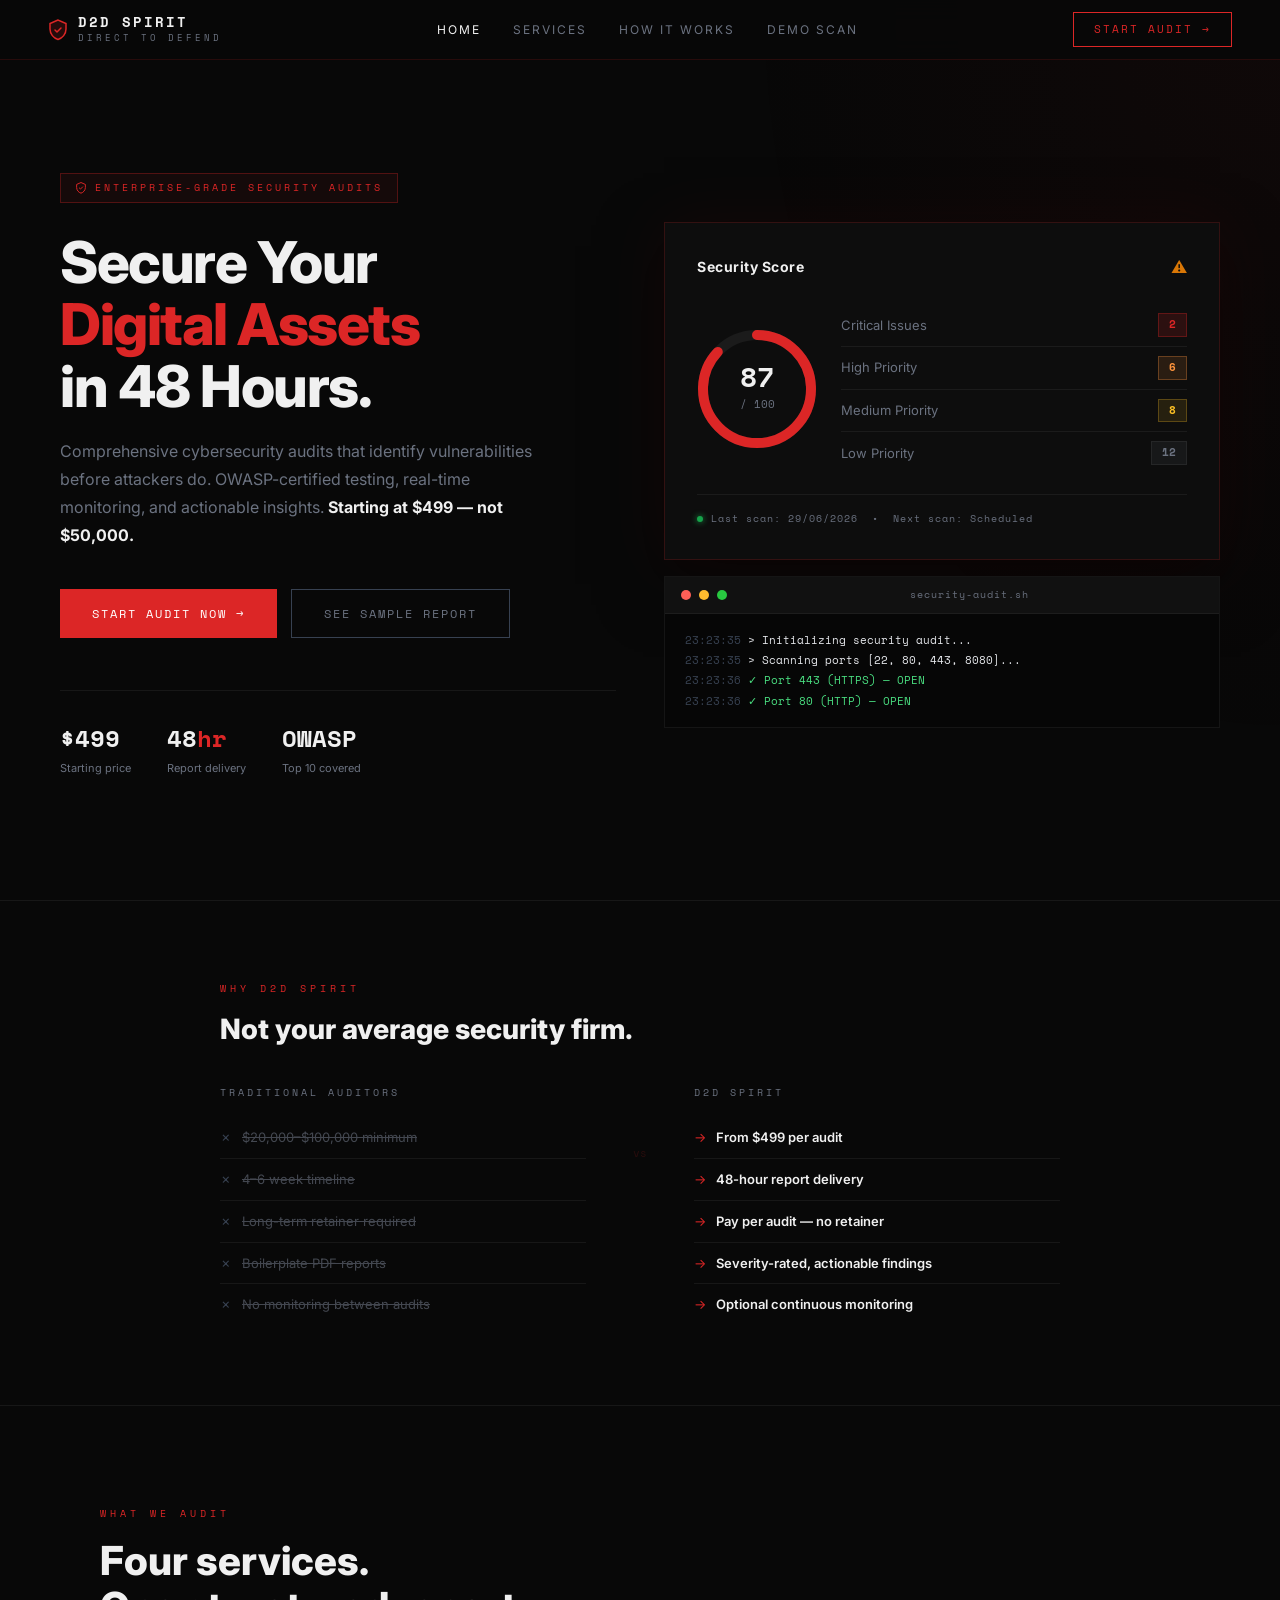
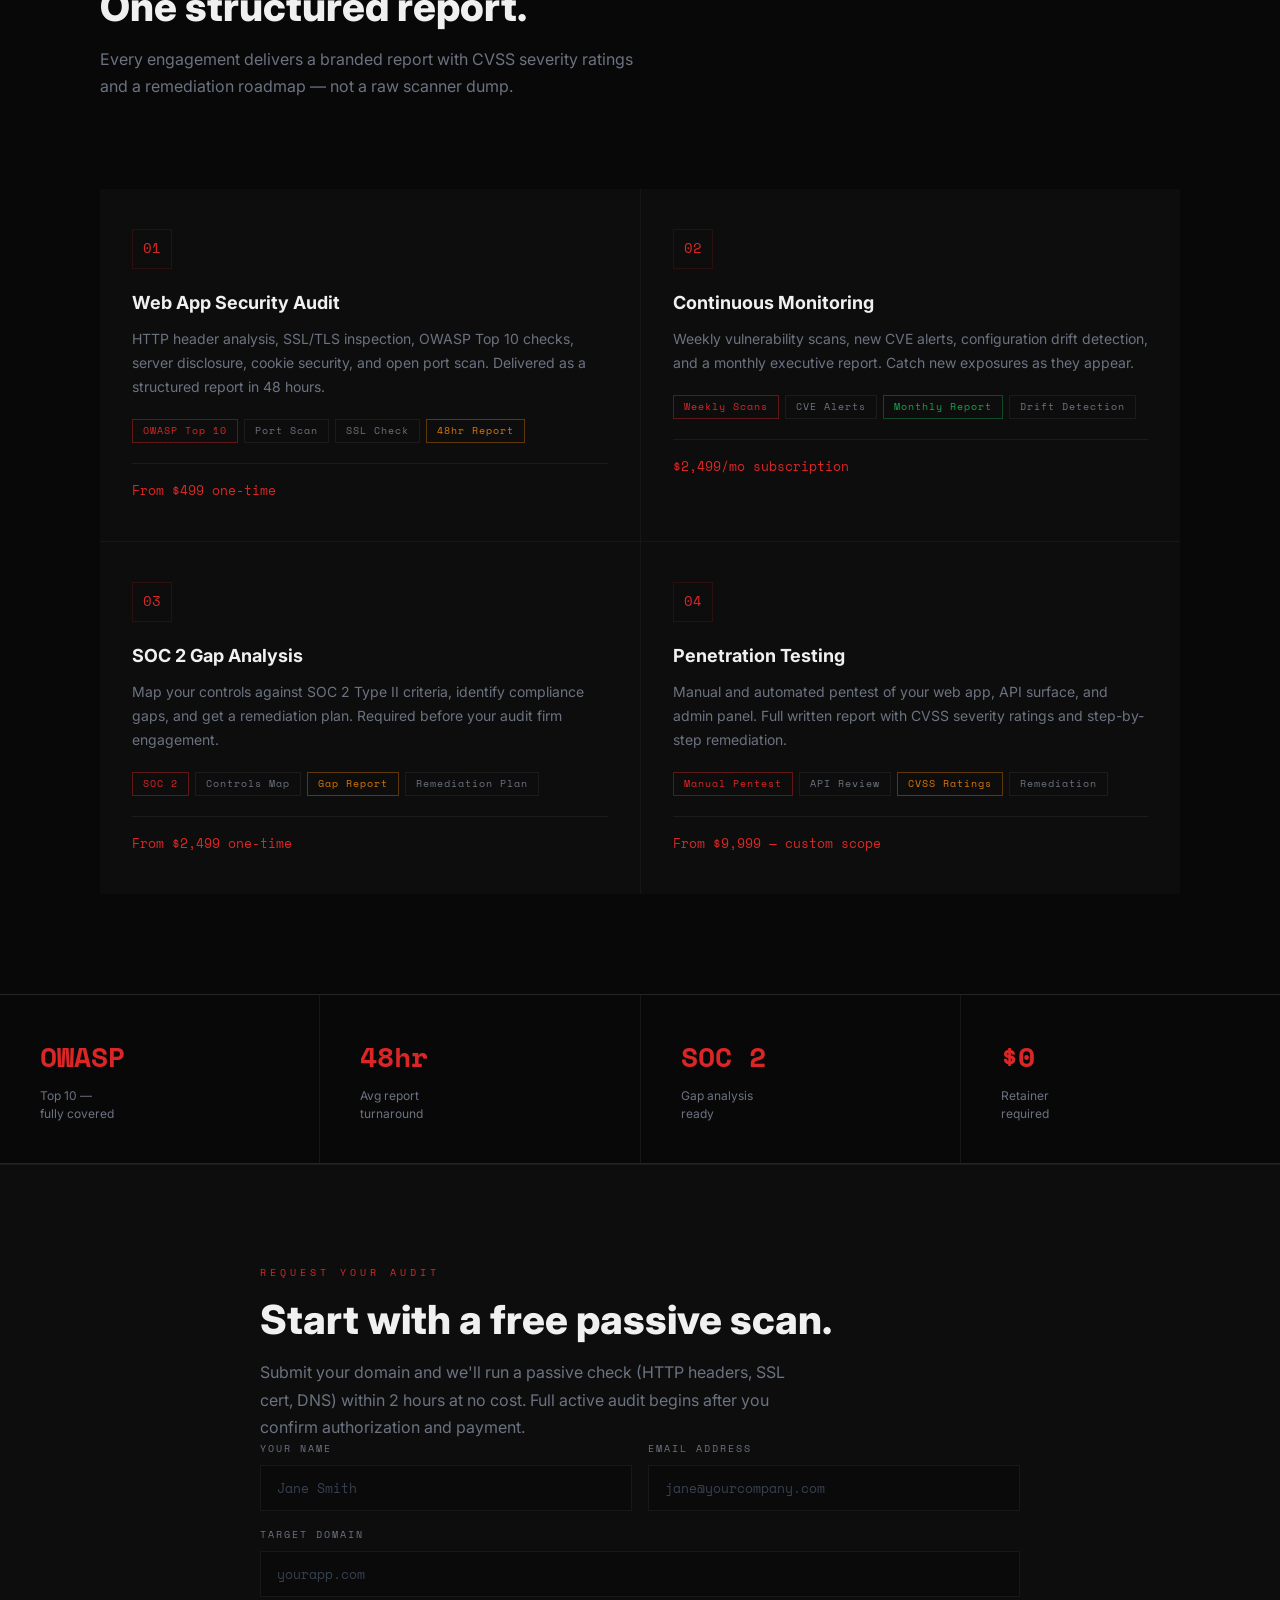
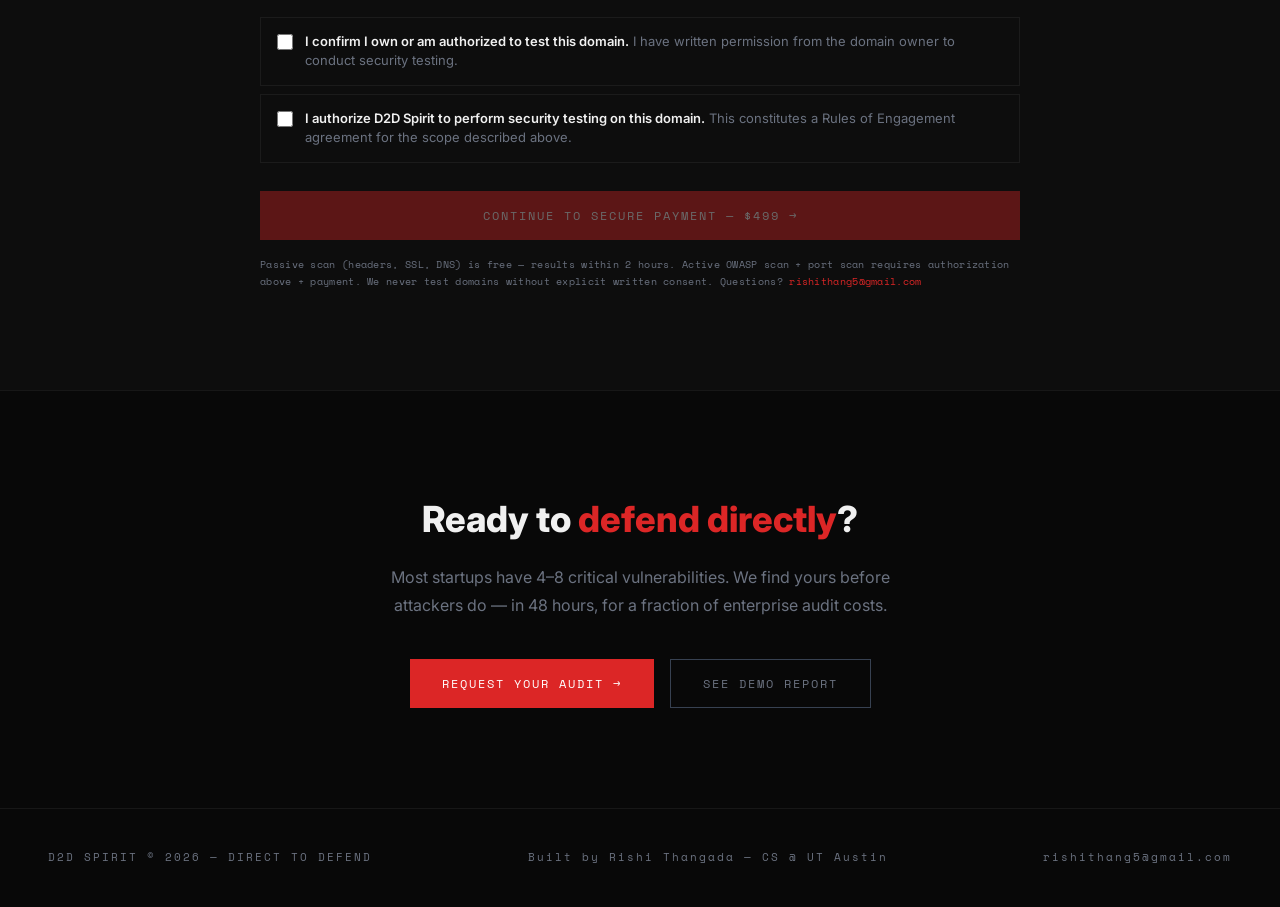
==== commit fb848550: "Add Stripe payment link" ====
--- a/index.html
+++ b/index.html
@@ -702,7 +702,7 @@
   const domain = document.getElementById('f-domain').value.trim();
   if (!name || !email || !domain) { alert('Please fill in all fields.'); return; }
   // ponytail: replace with real Stripe Payment Link — Dashboard → Products → Create Payment Link
-  const stripeBase = 'https://buy.stripe.com/REPLACE_WITH_YOUR_PAYMENT_LINK';
+  const stripeBase = 'https://buy.stripe.com/fZu7sEd0Q9Cp36I3rh1sQ00';
   window.open(stripeBase + '?prefilled_email=' + encodeURIComponent(email), '_blank');
 }
 </script>
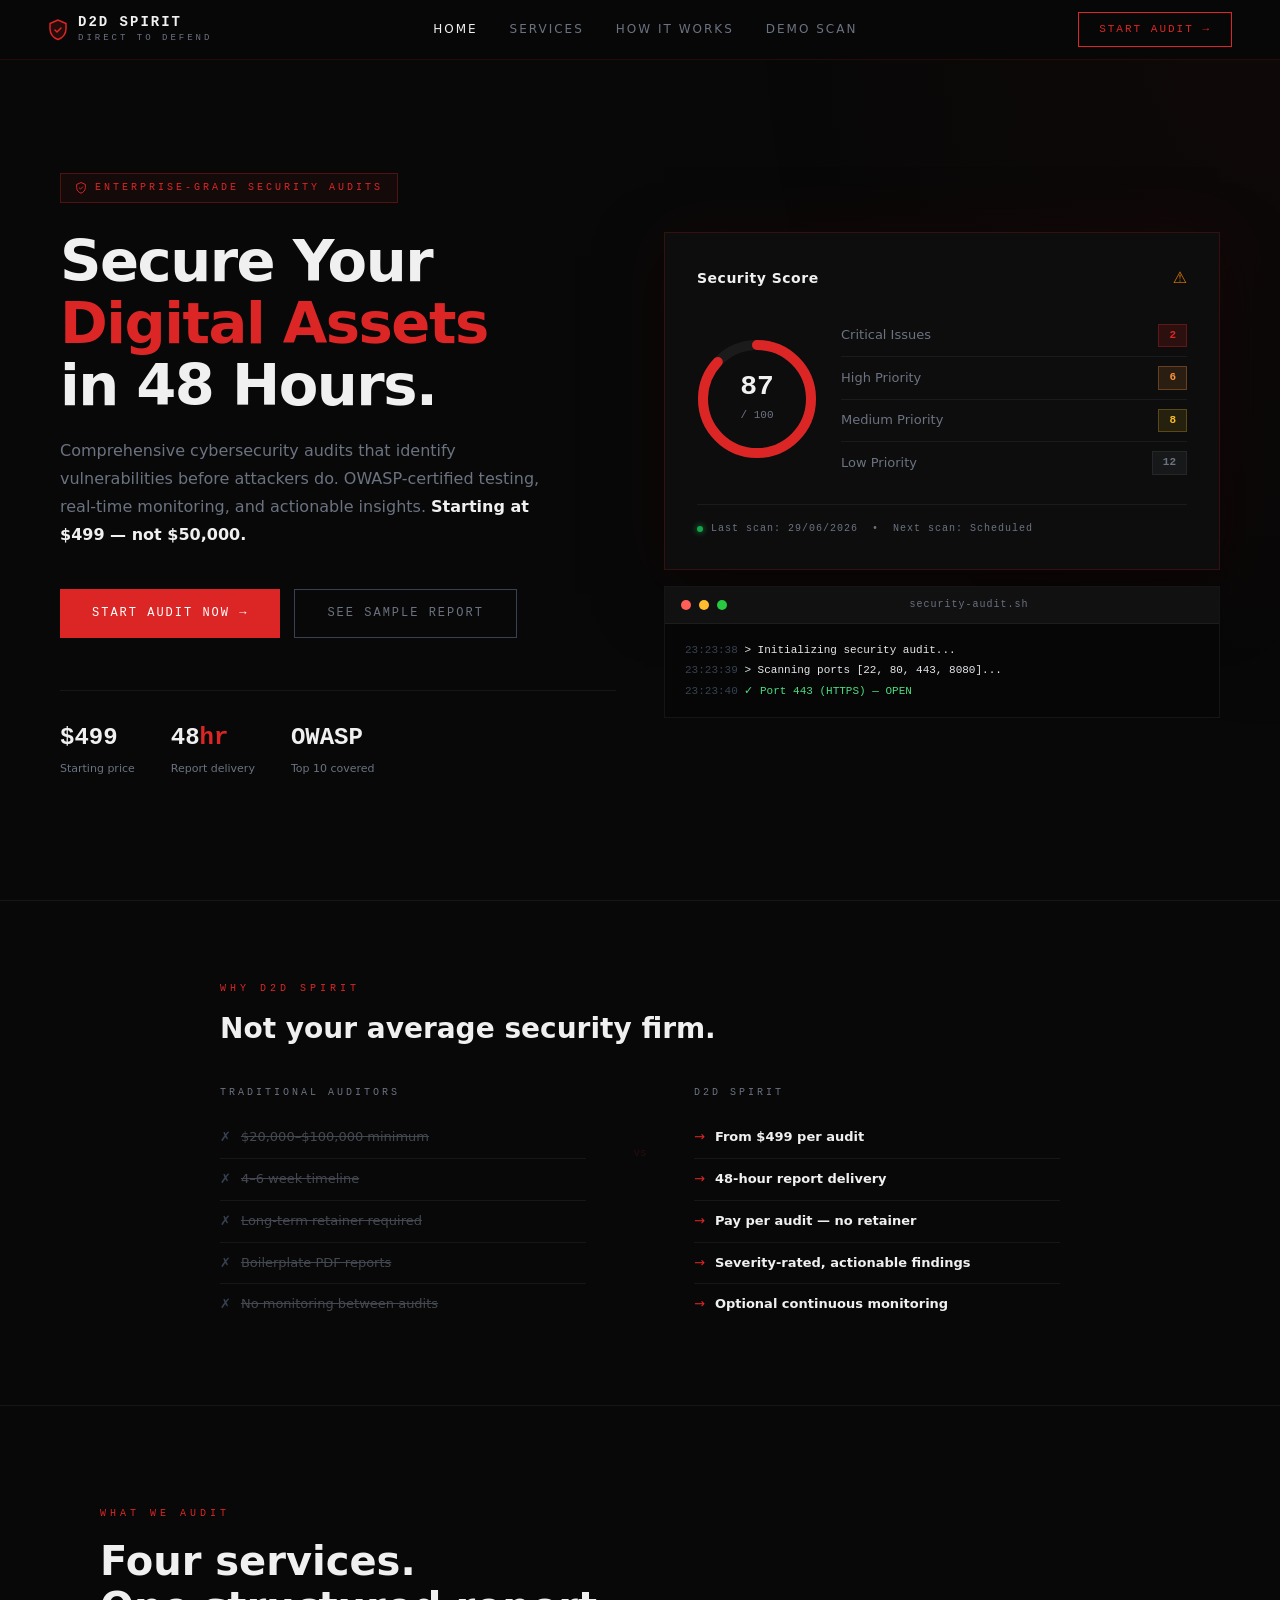
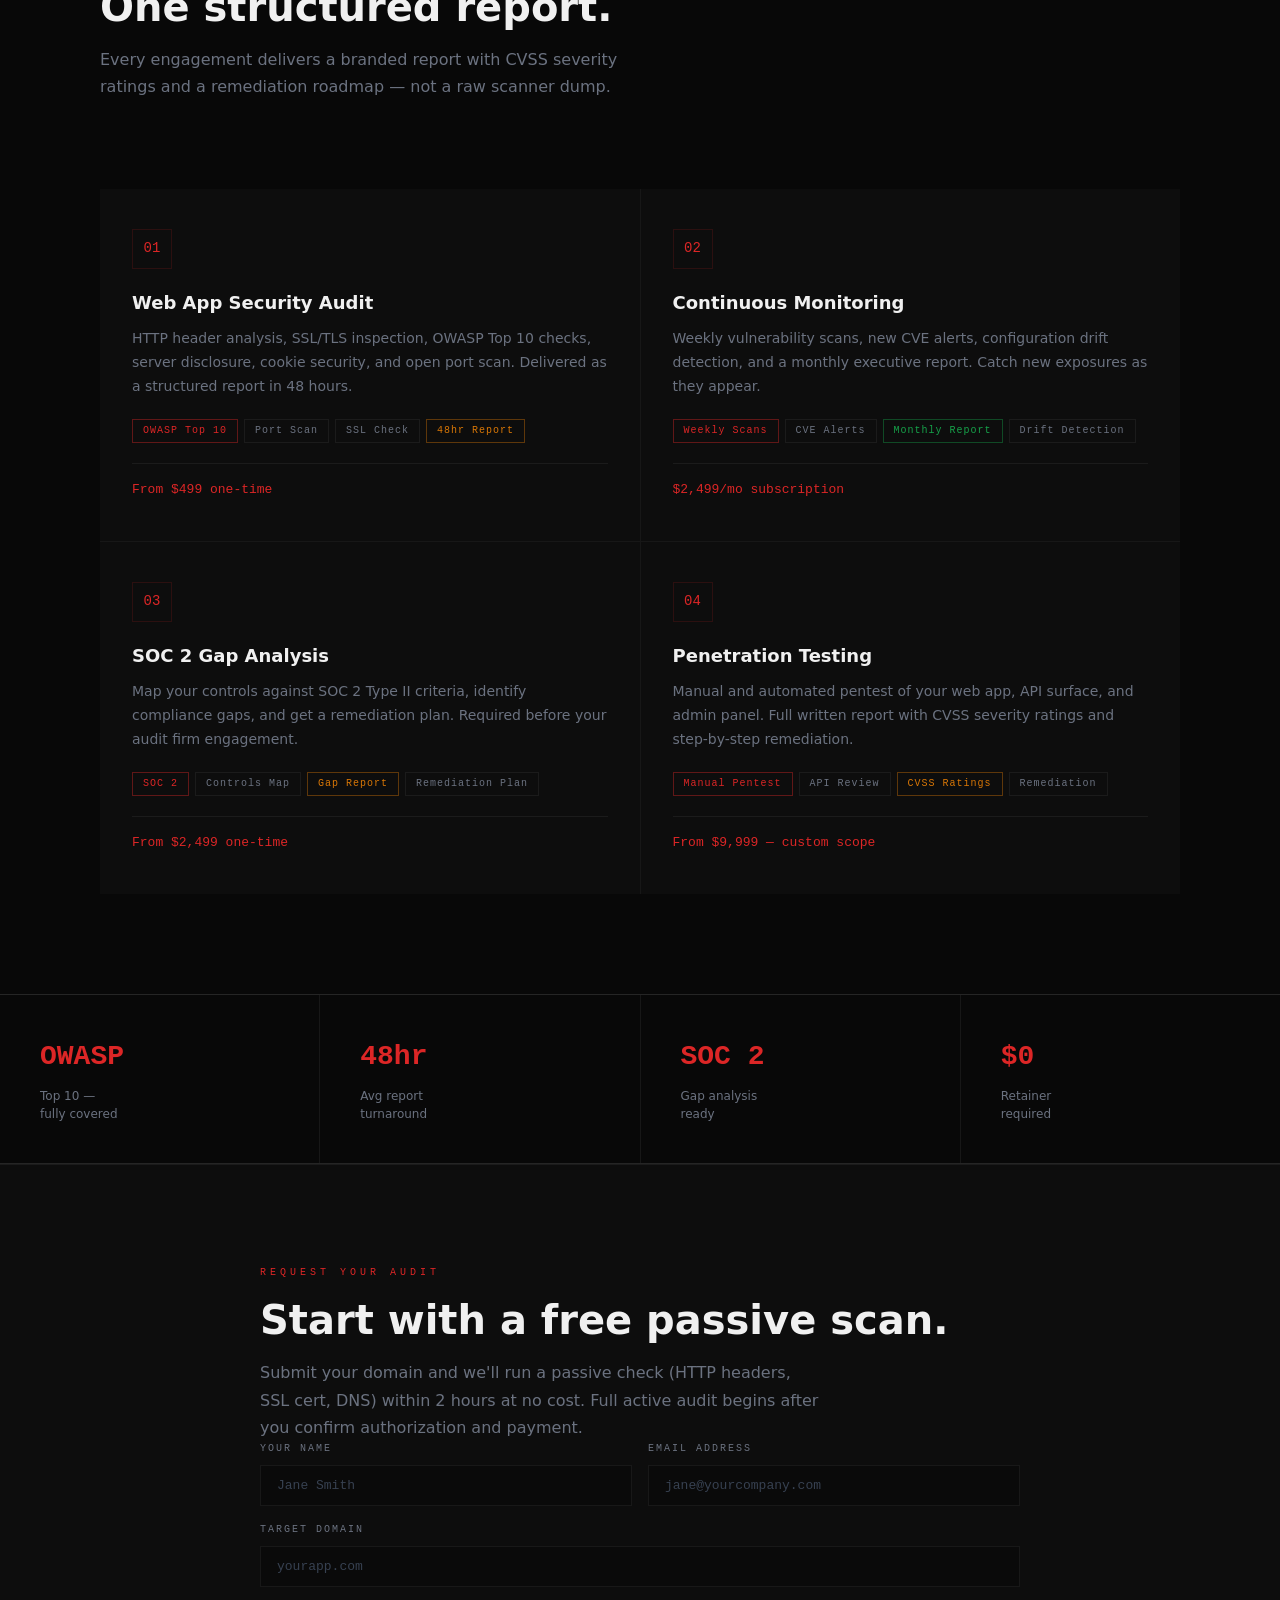
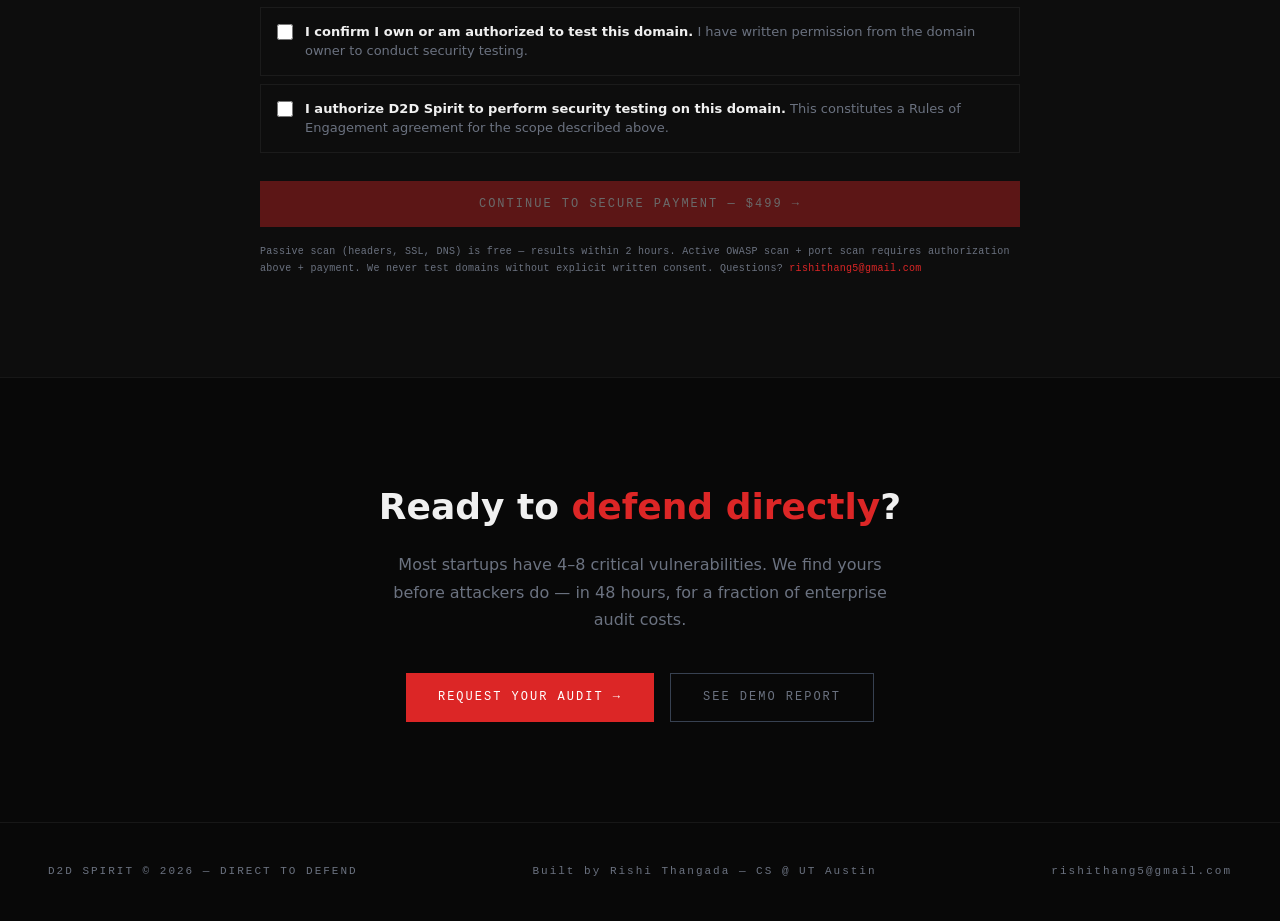
==== commit effbcb0b: "Add CSP, X-Frame-Options, Referrer-Policy headers" ====
--- a/index.html
+++ b/index.html
@@ -2,6 +2,9 @@
 <html lang="en">
 <head>
 <meta charset="utf-8">
+<meta http-equiv="Content-Security-Policy" content="default-src 'self'; script-src 'self' 'unsafe-inline'; style-src 'self' 'unsafe-inline'; img-src 'self' data:; connect-src 'self' https://buy.stripe.com;">
+<meta http-equiv="X-Frame-Options" content="DENY">
+<meta name="referrer" content="strict-origin-when-cross-origin">
 <title>D2D Spirit — Direct to Defend | AI Security Auditing</title>
 <meta name="viewport" content="width=device-width, initial-scale=1">
 <meta name="description" content="AI-powered security audits for startups and SaaS. Reports in 48 hours. Starting at $499. OWASP Top 10, SOC 2 gap analysis, continuous monitoring.">
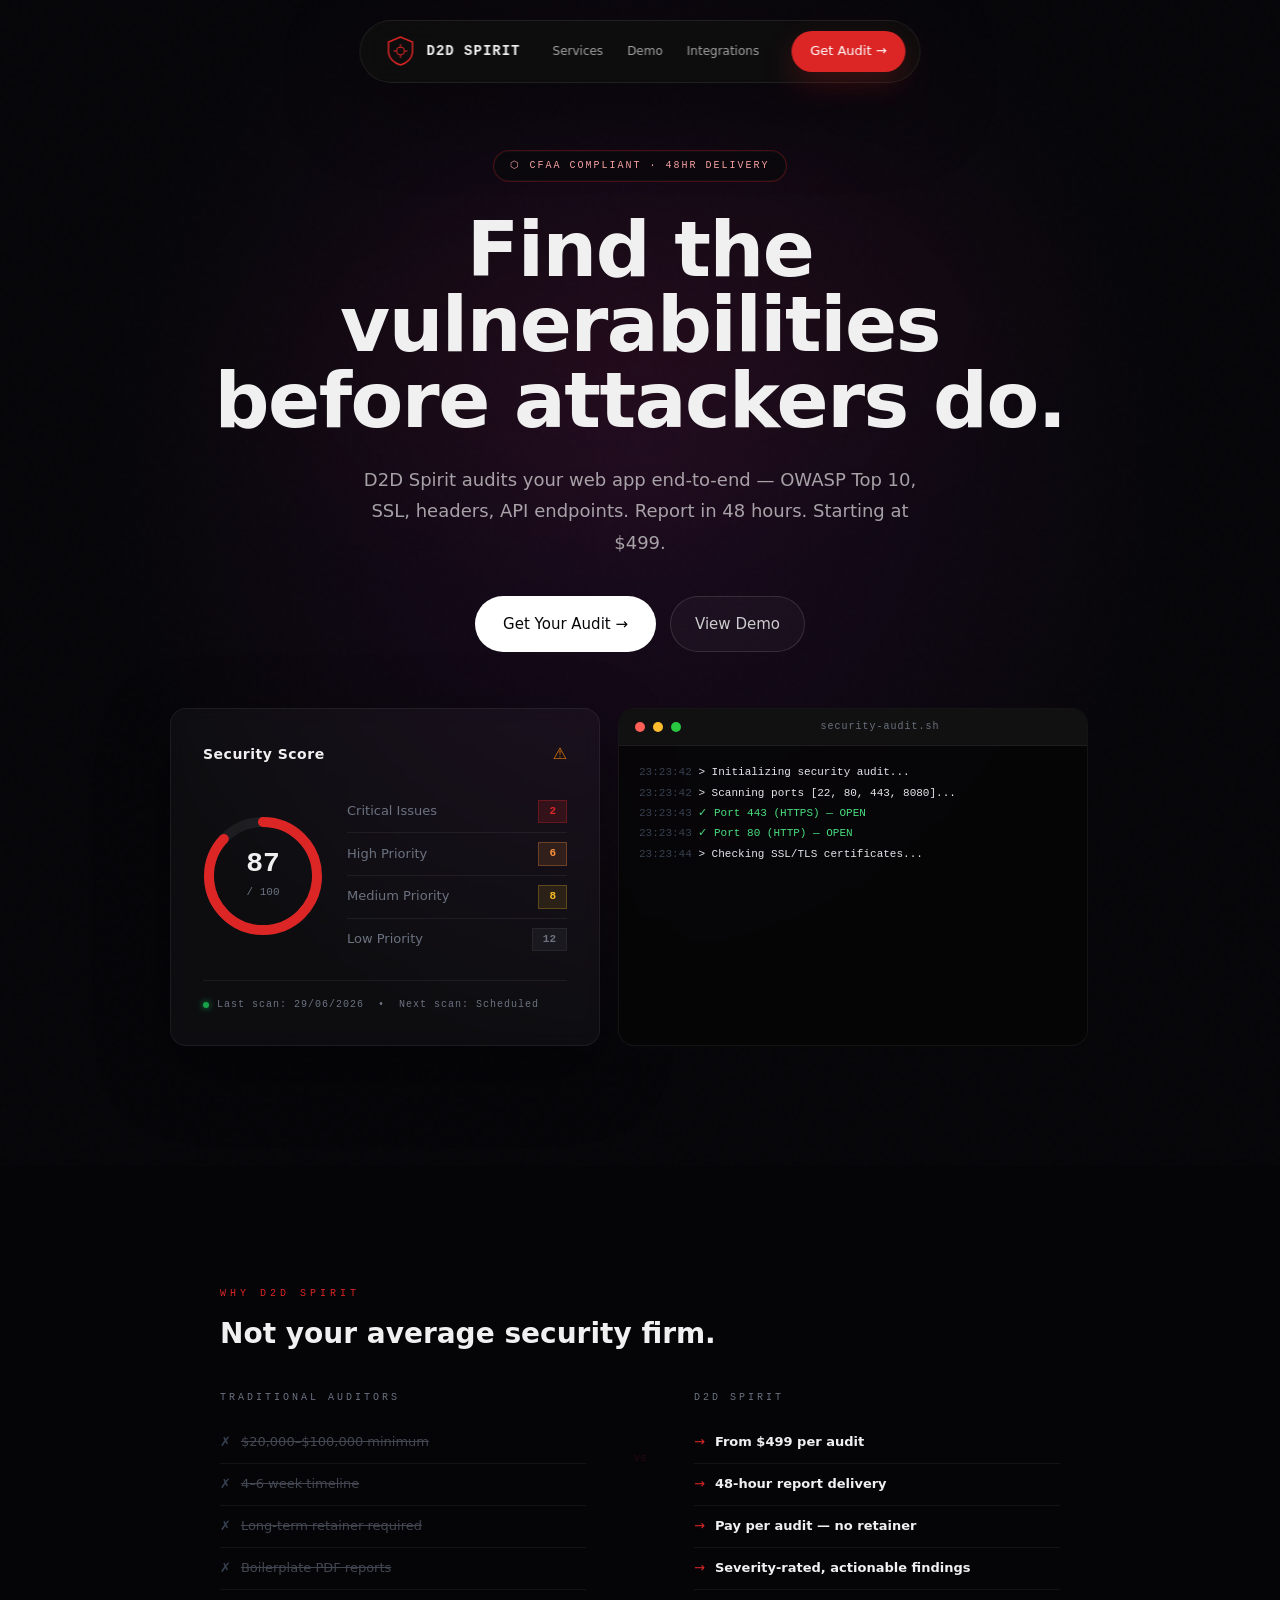
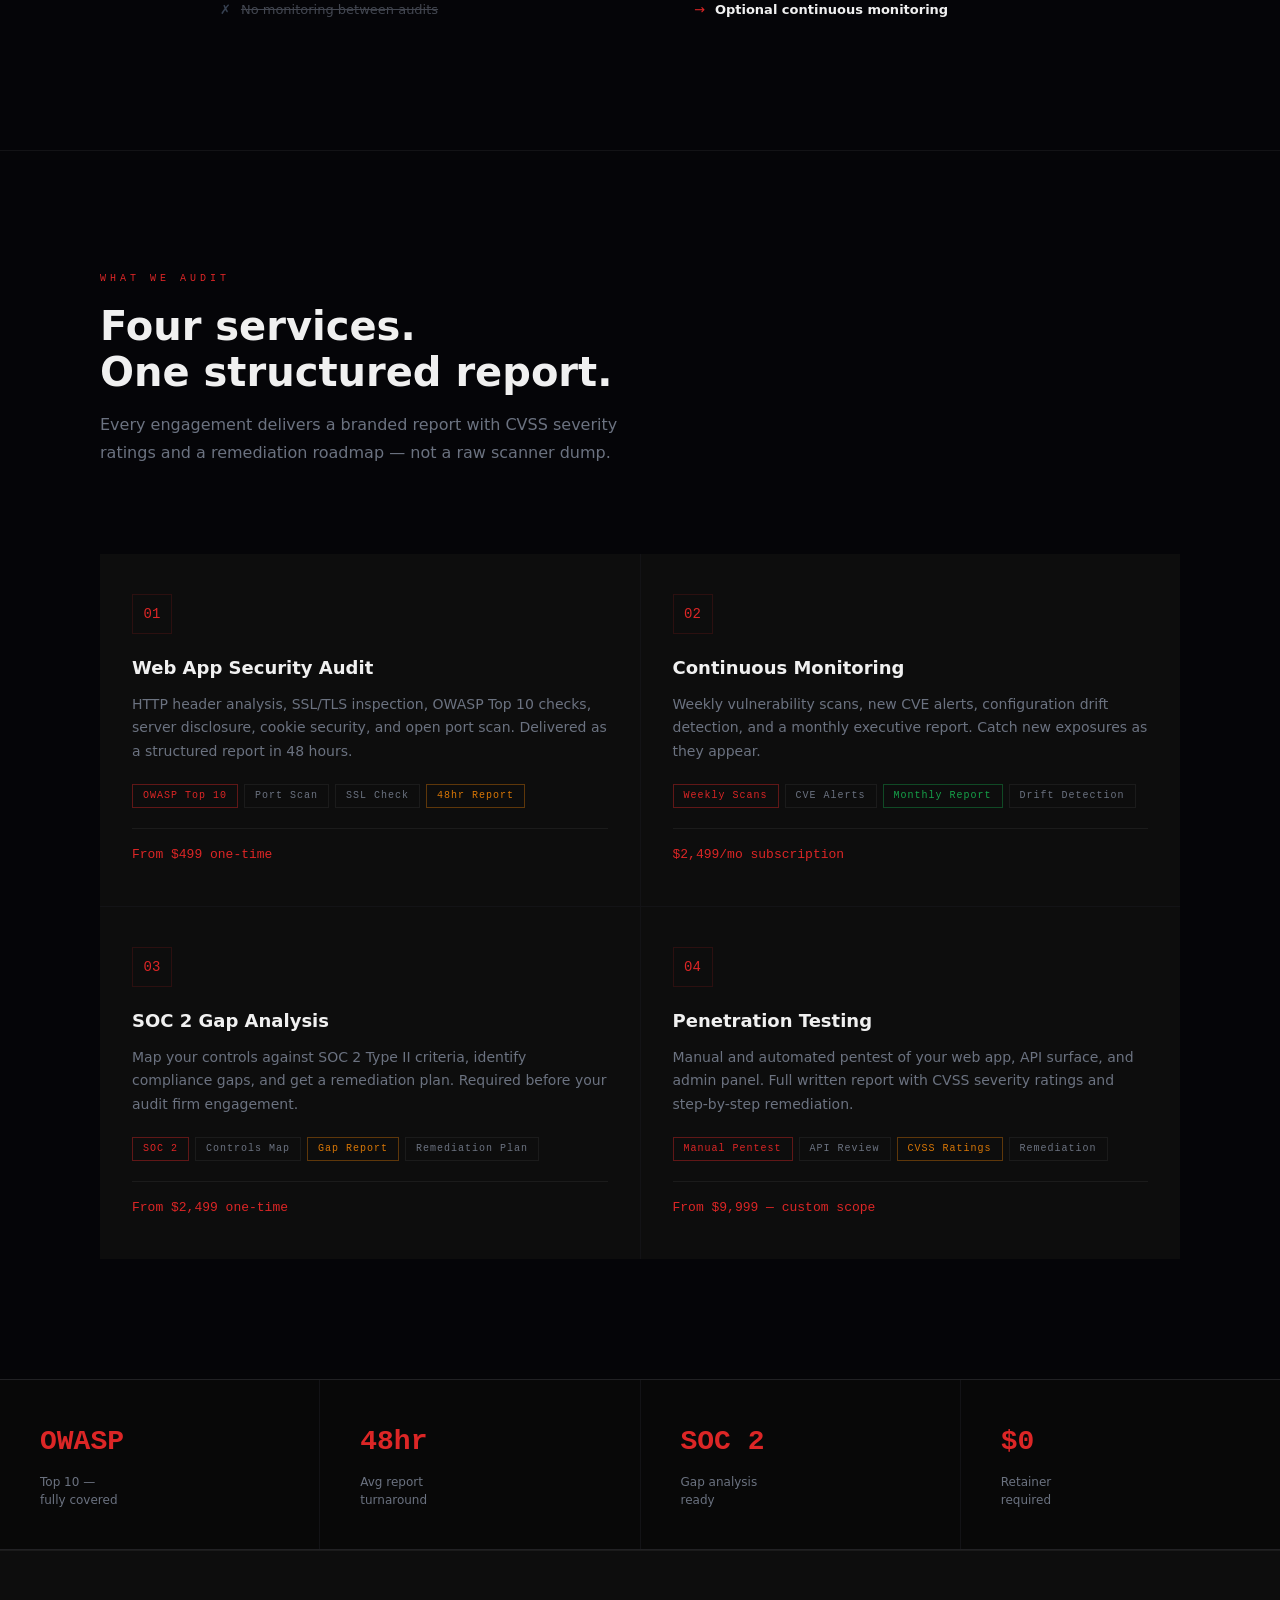
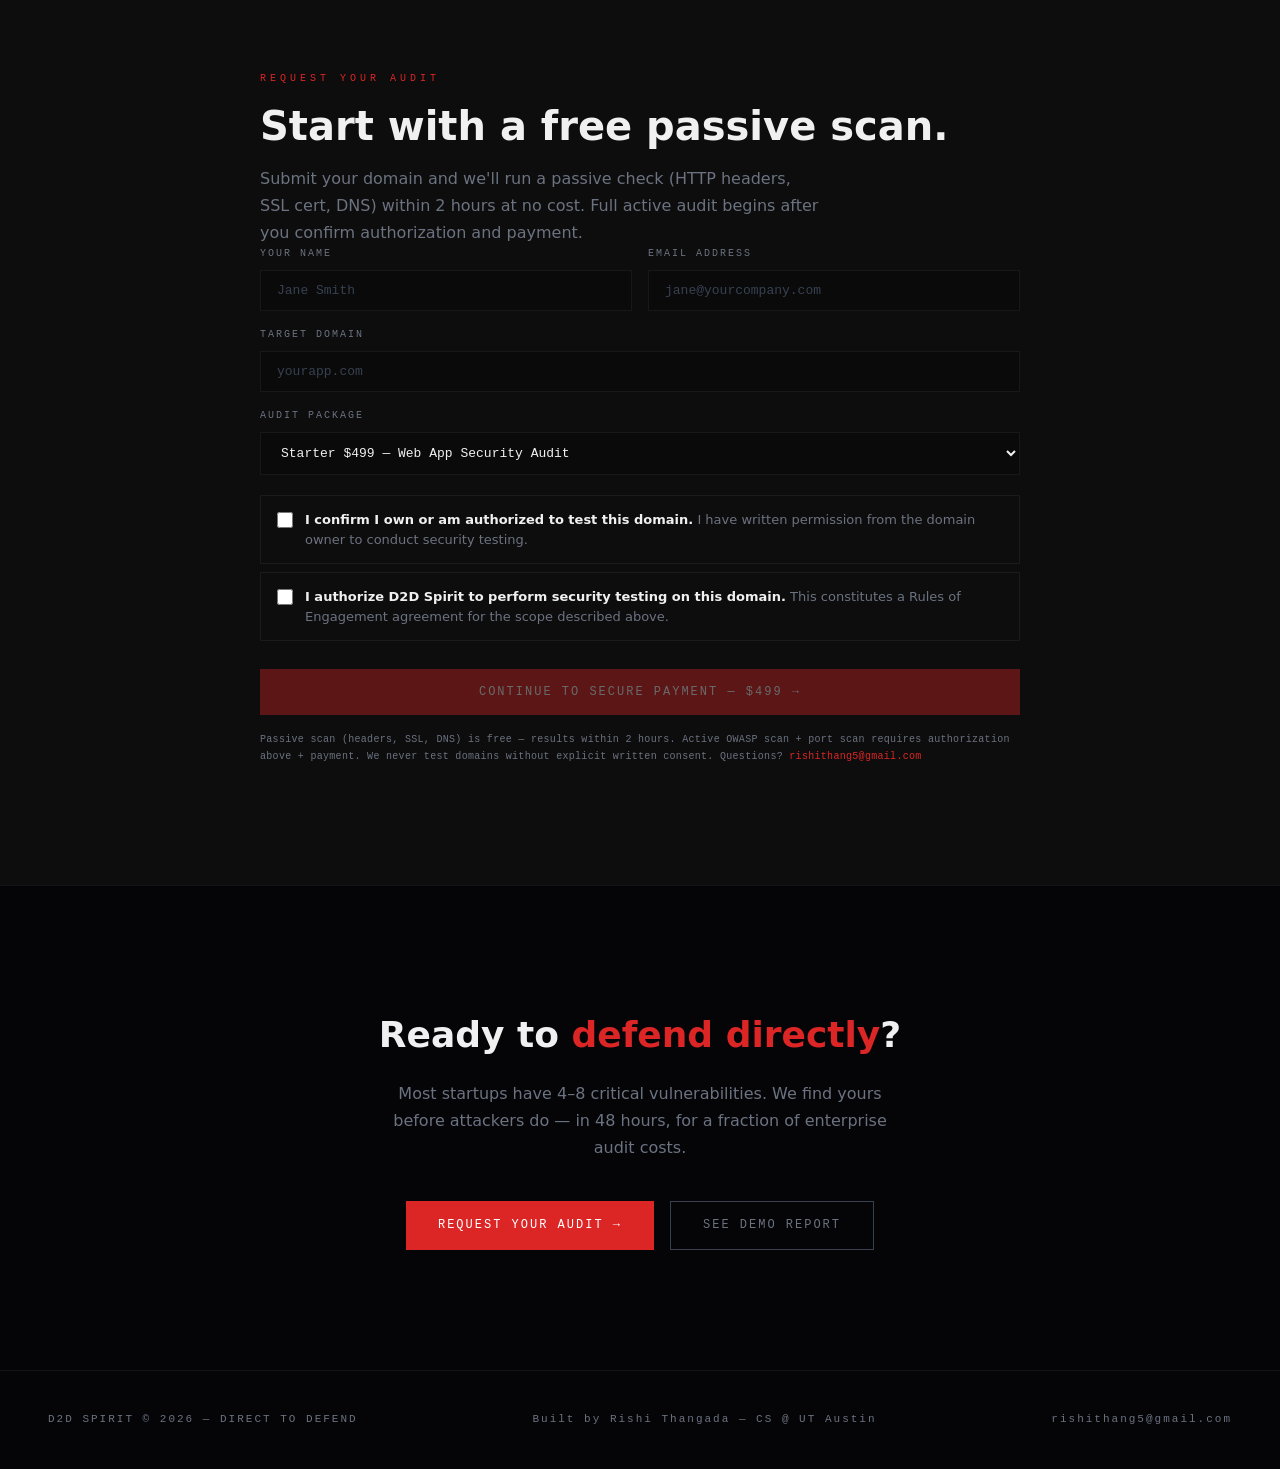
==== commit 266018d0: "Trident-style redesign with security headers" ====
--- a/index.html
+++ b/index.html
@@ -12,71 +12,212 @@
 <style>
 
 /* ── Nav override for shield logo ── */
+body {
+  background: #050508;
+  overflow-x: hidden;
+  width: 100%;
+  max-width: 100%;
+}
+
+body::before {
+  content: '';
+  position: fixed;
+  inset: 0;
+  background:
+    radial-gradient(circle at 18% 22%, rgba(127, 29, 29, 0.16), transparent 28%),
+    radial-gradient(circle at 78% 10%, rgba(88, 28, 135, 0.12), transparent 24%),
+    linear-gradient(180deg, rgba(255,255,255,0.015), transparent 34%);
+  pointer-events: none;
+  z-index: -2;
+}
+
+nav.topnav {
+  position: fixed;
+  top: 20px;
+  left: 50%;
+  right: auto;
+  transform: translateX(-50%);
+  background: rgba(15,15,15,0.85);
+  backdrop-filter: blur(12px);
+  border: 1px solid rgba(255,255,255,0.08);
+  border-radius: 50px;
+  padding: 10px 14px 10px 24px;
+  display: flex;
+  align-items: center;
+  justify-content: center;
+  gap: 32px;
+  z-index: 100;
+  width: auto;
+  height: auto;
+  box-shadow: 0 24px 80px rgba(0,0,0,0.42);
+}
+
 .nav-logo-wrap {
   display: flex; align-items: center; gap: 10px;
+  min-width: 0;
 }
 .nav-shield {
   color: var(--accent); flex-shrink: 0;
 }
 .nav-logo-text {
   font-family: var(--mono); font-size: 14px; font-weight: 700;
-  letter-spacing: 2px; color: var(--text); line-height: 1.2;
-}
-.nav-logo-sub {
-  font-family: var(--mono); font-size: 9px; letter-spacing: 3px;
-  color: var(--muted); text-transform: uppercase;
+  letter-spacing: 1px; color: var(--text); line-height: 1.2;
+  white-space: nowrap;
+}
+
+.nav-links {
+  display: flex;
+  align-items: center;
+  gap: 24px;
+}
+
+.nav-links a {
+  font-size: 12px;
+  letter-spacing: 0;
+  text-transform: none;
+  color: rgba(255,255,255,0.62);
+}
+
+.nav-links a:hover,
+.nav-links a.active {
+  color: #fff;
+}
+
+.nav-cta {
+  border: 1px solid rgba(220,38,38,0.5);
+  background: var(--accent);
+  color: #fff;
+  border-radius: 999px;
+  padding: 9px 18px;
+  letter-spacing: 0;
+  text-transform: none;
+  font-family: var(--sans);
+  font-size: 13px;
+  box-shadow: 0 12px 30px rgba(220,38,38,0.22);
+  flex-shrink: 0;
+}
+
+.nav-cta:hover {
+  background: var(--accent2);
+  color: #fff;
 }
 
 /* ── Hero ── */
 .hero {
   min-height: 100vh;
-  display: grid;
-  grid-template-columns: 1fr 1fr;
+  display: flex;
+  flex-direction: column;
   align-items: center;
-  gap: 48px;
-  padding: 130px 60px 80px;
-  max-width: 1440px;
-  margin: 0 auto;
+  justify-content: center;
+  gap: 56px;
+  padding: 150px 32px 120px;
+  max-width: none;
+  margin: 0;
   position: relative;
   overflow: hidden;
-}
+  max-width: 100vw;
+  background:
+    radial-gradient(ellipse at 50% 40%, #1a0a1e 0%, #050508 60%),
+    linear-gradient(160deg, rgba(18,18,26,0.4), rgba(5,5,8,0.96));
+}
+
+.hero::before {
+  content: '';
+  position: absolute;
+  inset: 0;
+  background-image: url("data:image/svg+xml,%3Csvg viewBox='0 0 256 256' xmlns='http://www.w3.org/2000/svg'%3E%3Cfilter id='noise'%3E%3CfeTurbulence type='fractalNoise' baseFrequency='0.9' numOctaves='4' stitchTiles='stitch'/%3E%3C/filter%3E%3Crect width='100%25' height='100%25' filter='url(%23noise)' opacity='0.04'/%3E%3C/svg%3E");
+  opacity: 0.35;
+  pointer-events: none;
+}
+
 .hero::after {
   content: '';
-  position: fixed; top: 0; right: 0; bottom: 0;
-  width: 50%;
-  background: radial-gradient(ellipse at top right, rgba(220,38,38,0.04) 0%, transparent 60%);
-  pointer-events: none; z-index: 0;
+  position: absolute;
+  inset: 8% 10% auto;
+  height: 520px;
+  border-radius: 50%;
+  background:
+    repeating-radial-gradient(ellipse at center, rgba(255,255,255,0.04) 0 1px, transparent 1px 16px),
+    radial-gradient(ellipse at center, rgba(220,38,38,0.08), transparent 64%);
+  filter: blur(14px);
+  opacity: 0.7;
+  pointer-events: none;
+  transform: rotate(-6deg);
 }
 
 /* ── Left side ── */
-.hero-left { position: relative; z-index: 1; }
+.hero-left {
+  position: relative;
+  z-index: 1;
+  width: min(900px, 100%);
+  max-width: 900px;
+  text-align: center;
+  display: flex;
+  flex-direction: column;
+  align-items: center;
+}
 
 .audit-badge {
   display: inline-flex; align-items: center; gap: 8px;
   border: 1px solid rgba(220,38,38,0.3);
-  background: rgba(220,38,38,0.06);
-  padding: 6px 14px;
-  font-family: var(--mono); font-size: 10px; letter-spacing: 3px;
-  color: var(--accent); text-transform: uppercase;
-  margin-bottom: 28px;
+  border-radius: 999px;
+  background: rgba(10,10,13,0.68);
+  padding: 7px 16px;
+  font-family: var(--mono); font-size: 10px; letter-spacing: 2px;
+  color: #fca5a5; text-transform: uppercase;
+  margin-bottom: 30px;
+  box-shadow: 0 0 0 1px rgba(255,255,255,0.03) inset;
 }
 
 .hero h1 {
-  font-size: clamp(36px, 4.5vw, 64px);
-  font-weight: 800; line-height: 1.08;
-  margin-bottom: 20px; letter-spacing: -1.5px;
+  font-size: clamp(2.5rem, 6vw, 5rem);
+  font-weight: 800; line-height: 0.98;
+  margin-bottom: 26px; letter-spacing: -1.5px;
+  max-width: 920px;
 }
 .hero h1 .red { color: var(--accent); }
 
 .hero-sub {
-  font-size: 16px; color: var(--muted);
-  max-width: 480px; line-height: 1.75; margin-bottom: 40px;
-}
-
-.hero-actions { display: flex; gap: 14px; flex-wrap: wrap; margin-bottom: 52px; }
+  font-size: 18px; color: rgba(255,255,255,0.62);
+  max-width: 560px; line-height: 1.75; margin-bottom: 38px;
+}
+
+.hero-actions { display: flex; gap: 14px; flex-wrap: wrap; justify-content: center; margin-bottom: 0; }
+
+.hero .btn-primary {
+  background: #fff;
+  color: #050508;
+  border-radius: 999px;
+  font-family: var(--sans);
+  font-size: 15px;
+  letter-spacing: 0;
+  text-transform: none;
+  padding: 15px 28px;
+}
+
+.hero .btn-primary:hover {
+  background: #f3f4f6;
+}
+
+.hero .btn-ghost {
+  border: 1px solid rgba(255,255,255,0.12);
+  border-radius: 999px;
+  background: rgba(255,255,255,0.03);
+  color: rgba(255,255,255,0.78);
+  font-family: var(--sans);
+  font-size: 15px;
+  letter-spacing: 0;
+  text-transform: none;
+  padding: 15px 24px;
+}
+
+.hero .btn-ghost:hover {
+  border-color: rgba(255,255,255,0.3);
+  color: #fff;
+}
 
 .hero-stats {
-  display: flex; gap: 36px;
+  display: flex; gap: 36px; justify-content: center;
   padding-top: 28px; border-top: 1px solid var(--border2);
 }
 .stat-num {
@@ -88,14 +229,19 @@
 /* ── Right side: score card ── */
 .hero-right {
   position: relative; z-index: 1;
-  display: flex; flex-direction: column; gap: 16px;
+  display: grid;
+  grid-template-columns: minmax(320px, 430px) minmax(320px, 470px);
+  gap: 18px;
+  width: min(940px, 100%);
 }
 
 .score-card {
-  background: #0d0d0d;
-  border: 1px solid rgba(220,38,38,0.18);
+  background: rgba(255,255,255,0.03);
+  border: 1px solid rgba(255,255,255,0.06);
+  backdrop-filter: blur(8px);
+  border-radius: 16px;
   padding: 32px;
-  box-shadow: 0 0 60px rgba(220,38,38,0.06), 0 24px 60px rgba(0,0,0,0.5);
+  box-shadow: 0 24px 70px rgba(0,0,0,0.45);
 }
 .score-card-header {
   display: flex; align-items: center; justify-content: space-between;
@@ -165,8 +311,10 @@
 
 /* ── Terminal card ── */
 .terminal-card {
-  background: #060606;
+  background: rgba(6,6,6,0.78);
   border: 1px solid rgba(255,255,255,0.06);
+  border-radius: 16px;
+  backdrop-filter: blur(8px);
   overflow: hidden;
 }
 .terminal-header {
@@ -202,7 +350,7 @@
 
 /* ── Compare strip ── */
 .compare-strip {
-  padding: 80px 60px;
+  padding: 120px 60px;
   max-width: 960px; margin: 0 auto;
 }
 .compare-grid {
@@ -264,7 +412,7 @@
 
 /* ── Audit intake form ── */
 .audit-form-section {
-  padding: 100px 60px;
+  padding: 120px 60px;
   border-top: 1px solid var(--border2);
   background: var(--surface);
 }
@@ -315,7 +463,7 @@
 .form-note a { color: var(--accent); }
 
 /* ── CTA block ── */
-.cta-block { text-align: center; padding: 100px 60px; border-top: 1px solid var(--border2); }
+.cta-block { text-align: center; padding: 120px 60px; border-top: 1px solid var(--border2); }
 .cta-block h2 { font-size: 36px; font-weight: 800; margin-bottom: 16px; }
 .cta-block h2 .red { color: var(--accent); }
 .cta-block p {
@@ -325,8 +473,8 @@
 
 /* ── Responsive ── */
 @media (max-width: 1024px) {
-  .hero { grid-template-columns: 1fr; padding: 120px 32px 60px; }
-  .hero-right { display: none; }
+  .hero { padding: 132px 24px 90px; }
+  .hero-right { grid-template-columns: 1fr; max-width: 560px; }
 }
 @media (max-width: 900px) {
   .services-grid { grid-template-columns: 1fr; }
@@ -338,68 +486,108 @@
   .compare-vs { display: none; }
   .compare-strip { padding: 60px 24px; }
 }
+
+@media (max-width: 760px) {
+  nav.topnav {
+    left: 14px;
+    right: 14px;
+    top: 20px;
+    width: auto;
+    transform: none;
+    gap: 8px;
+    justify-content: space-between;
+    padding: 10px 8px 10px 14px;
+  }
+  nav.topnav .nav-links { display: none; }
+  .nav-logo-text { font-size: 12px; }
+  .nav-cta { font-size: 11px; padding: 8px 10px; }
+  .hero-left {
+    width: calc(100vw - 48px);
+    max-width: calc(100vw - 48px);
+  }
+  .hero h1 {
+    font-size: clamp(2rem, 9vw, 2.35rem);
+    letter-spacing: -0.5px;
+    line-height: 1.05;
+    max-width: 330px;
+  }
+  .hero-sub { font-size: 16px; }
+  .hero-sub,
+  .hero-actions { width: calc(100vw - 48px); }
+  .hero .btn-primary,
+  .hero .btn-ghost { width: 100%; justify-content: center; }
+  .score-card { padding: 28px 24px; }
+  .hero-right,
+  .score-card,
+  .terminal-card {
+    width: 100%;
+    max-width: calc(100vw - 48px);
+  }
+  .score-body {
+    grid-template-columns: 1fr;
+    justify-items: center;
+    gap: 22px;
+  }
+  .score-breakdown { width: 100%; }
+  .score-footer {
+    flex-wrap: wrap;
+    line-height: 1.6;
+  }
+}
+
+@media (max-width: 480px) {
+  nav.topnav { justify-content: center; }
+  nav.topnav .nav-cta { display: none; }
+  .audit-badge {
+    max-width: calc(100vw - 48px);
+    white-space: normal;
+    justify-content: center;
+    text-align: center;
+    line-height: 1.6;
+  }
+}
 </style>
 </head>
 <body>
 
 <nav class="topnav">
   <div class="nav-logo-wrap">
-    <svg class="nav-shield" width="20" height="22" viewBox="0 0 20 22" fill="none">
-      <path d="M10 1L2 4.5V10c0 5 3.5 9.2 8 10.5C14.5 19.2 18 15 18 10V4.5L10 1Z" fill="rgba(220,38,38,0.15)" stroke="#dc2626" stroke-width="1.5"/>
-      <path d="M7 11l2 2 4-4" stroke="#dc2626" stroke-width="1.5" stroke-linecap="round" stroke-linejoin="round"/>
+    <svg class="nav-shield" width="32" height="32" viewBox="0 0 32 32" fill="none">
+      <path d="M16 2L4 7v9c0 7 5.5 12.5 12 14 6.5-1.5 12-7 12-14V7L16 2z"
+            stroke="#dc2626" stroke-width="1.5" fill="none"/>
+      <circle cx="16" cy="16" r="4" stroke="#dc2626" stroke-width="1"/>
+      <line x1="16" y1="9" x2="16" y2="12" stroke="#dc2626" stroke-width="1"/>
+      <line x1="16" y1="20" x2="16" y2="23" stroke="#dc2626" stroke-width="1"/>
+      <line x1="9" y1="16" x2="12" y2="16" stroke="#dc2626" stroke-width="1"/>
+      <line x1="20" y1="16" x2="23" y2="16" stroke="#dc2626" stroke-width="1"/>
     </svg>
-    <div>
-      <div class="nav-logo-text">D2D SPIRIT</div>
-      <div class="nav-logo-sub">Direct to Defend</div>
-    </div>
+    <div class="nav-logo-text">D2D SPIRIT</div>
   </div>
   <div class="nav-links">
-    <a href="index.html" class="active">Home</a>
-    <a href="security.html">Services</a>
-    <a href="integrations.html">How It Works</a>
-    <a href="demo.html">Demo Scan</a>
-  </div>
-  <a href="#audit-form" class="nav-cta">Start Audit &rarr;</a>
+    <a href="#services">Services</a>
+    <a href="demo.html">Demo</a>
+    <a href="integrations.html">Integrations</a>
+  </div>
+  <a href="#audit-form" class="nav-cta">Get Audit &rarr;</a>
 </nav>
 
-<div style="border-bottom:1px solid var(--border2);">
 <section class="hero">
   <!-- Left -->
   <div class="hero-left">
     <div class="audit-badge">
-      <svg width="12" height="12" viewBox="0 0 20 22" fill="none">
-        <path d="M10 1L2 4.5V10c0 5 3.5 9.2 8 10.5C14.5 19.2 18 15 18 10V4.5L10 1Z" fill="none" stroke="currentColor" stroke-width="1.8"/>
-        <path d="M7 11l2 2 4-4" stroke="currentColor" stroke-width="1.8" stroke-linecap="round" stroke-linejoin="round"/>
-      </svg>
-      Enterprise-Grade Security Audits
+      ⬡ CFAA COMPLIANT · 48HR DELIVERY
     </div>
     <h1>
-      Secure Your<br>
-      <span class="red">Digital Assets</span><br>
-      in 48 Hours.
+      Find the vulnerabilities<br>
+      before attackers do.
     </h1>
     <p class="hero-sub">
-      Comprehensive cybersecurity audits that identify vulnerabilities before attackers do.
-      OWASP-certified testing, real-time monitoring, and actionable insights.
-      <strong style="color:var(--text)">Starting at $499 — not $50,000.</strong>
+      D2D Spirit audits your web app end-to-end — OWASP Top 10, SSL,
+      headers, API endpoints. Report in 48 hours. Starting at $499.
     </p>
     <div class="hero-actions">
-      <a href="#audit-form" class="btn-primary">Start Audit Now &rarr;</a>
-      <a href="demo.html" class="btn-ghost">See Sample Report</a>
-    </div>
-    <div class="hero-stats">
-      <div>
-        <div class="stat-num">$499<span class="red"></span></div>
-        <div class="stat-label">Starting price</div>
-      </div>
-      <div>
-        <div class="stat-num">48<span class="red">hr</span></div>
-        <div class="stat-label">Report delivery</div>
-      </div>
-      <div>
-        <div class="stat-num">OWASP</div>
-        <div class="stat-label">Top 10 covered</div>
-      </div>
+      <a href="#audit-form" class="btn-primary">Get Your Audit &rarr;</a>
+      <a href="demo.html" class="btn-ghost">View Demo</a>
     </div>
   </div>
 
@@ -461,7 +649,6 @@
 
   </div>
 </section>
-</div>
 
 <!-- Compare -->
 <div class="compare-strip">
@@ -491,12 +678,12 @@
 <hr class="divider">
 
 <!-- Services -->
-<div style="padding:100px 60px 0;max-width:1200px;margin:0 auto;">
+<div id="services" style="padding:120px 60px 0;max-width:1200px;margin:0 auto;">
   <p class="section-label">What we audit</p>
   <h2 class="section-title">Four services.<br>One structured report.</h2>
   <p class="section-sub">Every engagement delivers a branded report with CVSS severity ratings and a remediation roadmap — not a raw scanner dump.</p>
 </div>
-<div style="max-width:1200px;margin:0 auto;padding:40px 60px 100px;">
+<div style="max-width:1200px;margin:0 auto;padding:40px 60px 120px;">
   <div class="services-grid">
     <div class="service-card">
       <div class="service-icon">01</div>
@@ -592,6 +779,14 @@
           <label class="field-label" for="f-domain">Target Domain</label>
           <input class="field-input" type="text" id="f-domain" placeholder="yourapp.com" required>
         </div>
+        <div class="form-full">
+          <label class="field-label" for="f-package">Audit Package</label>
+          <select class="field-input" id="f-package" required>
+            <option value="Starter $499">Starter $499 — Web App Security Audit</option>
+            <option value="Growth $999">Growth $999 — Web App + API Review</option>
+            <option value="Pro $2499">Pro $2499 — SOC 2 Gap Analysis</option>
+          </select>
+        </div>
       </div>
       <div class="auth-checkboxes">
         <label class="auth-check-item">
